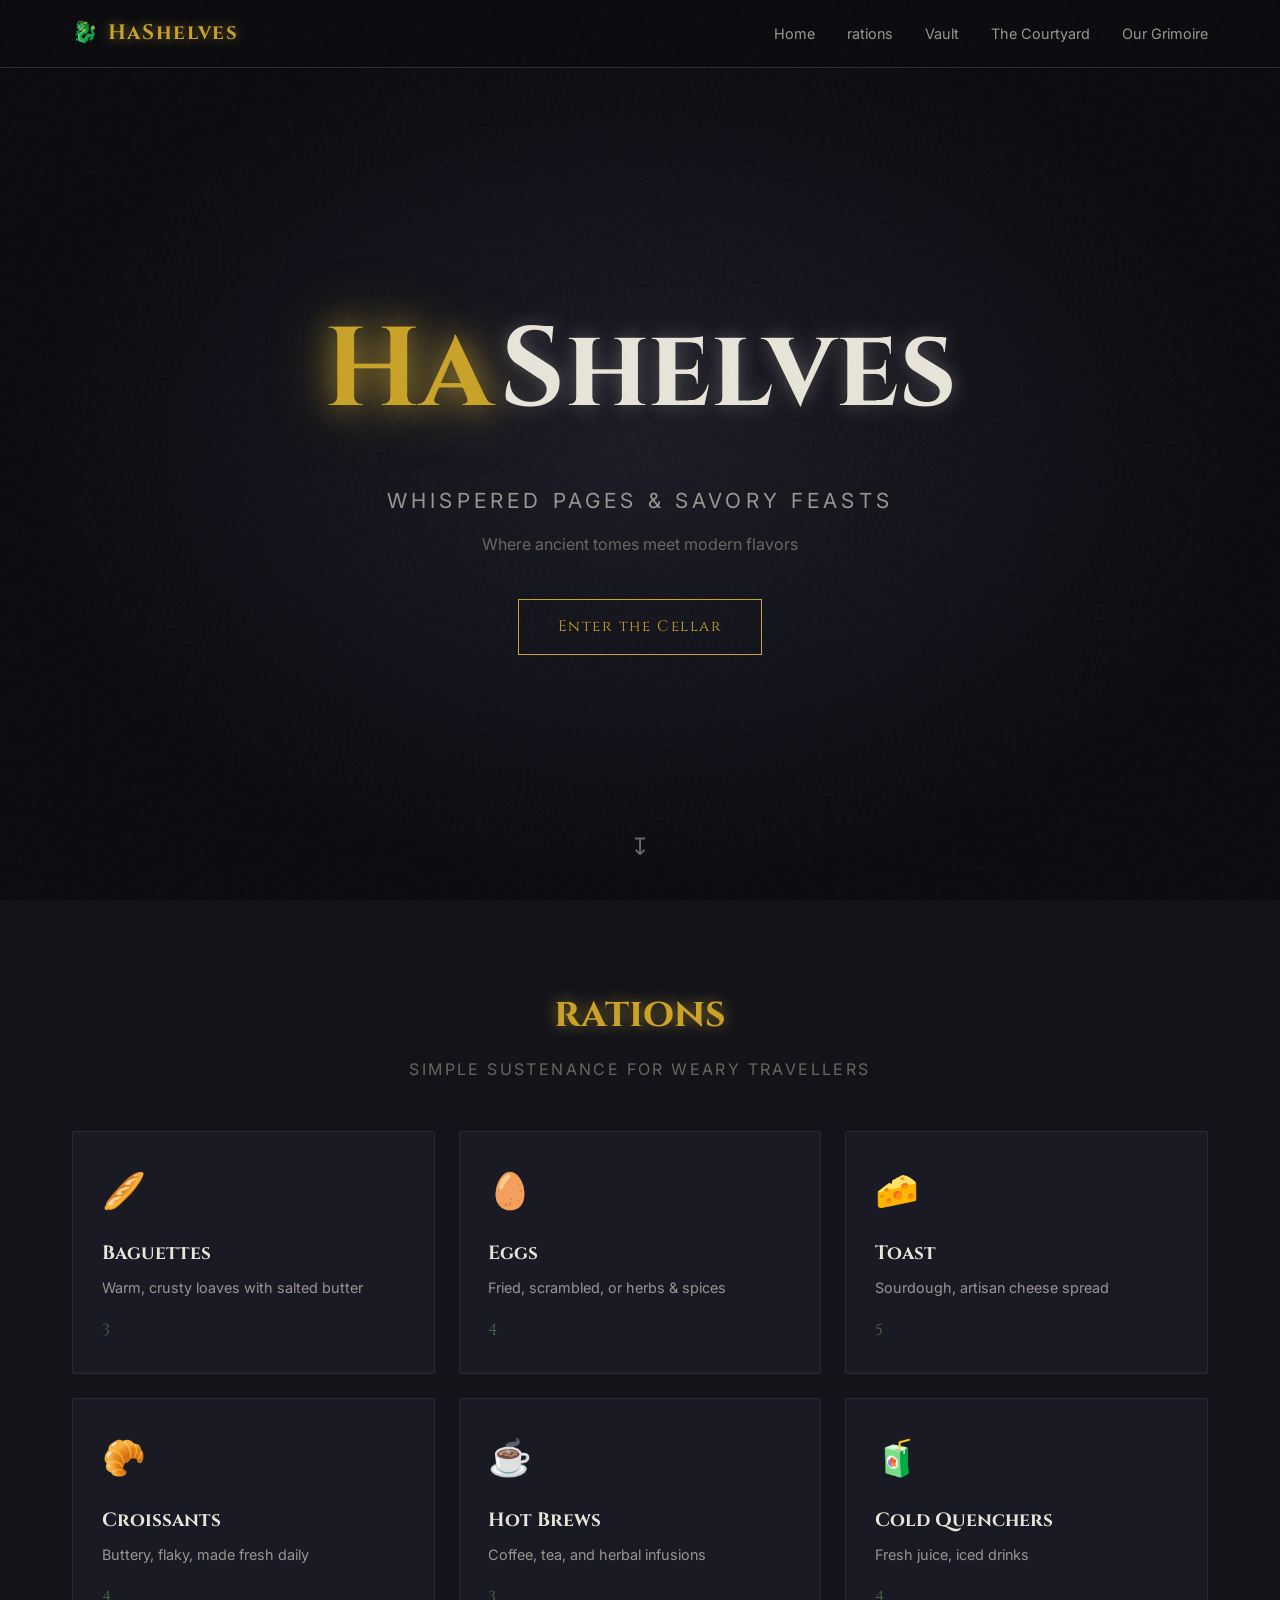
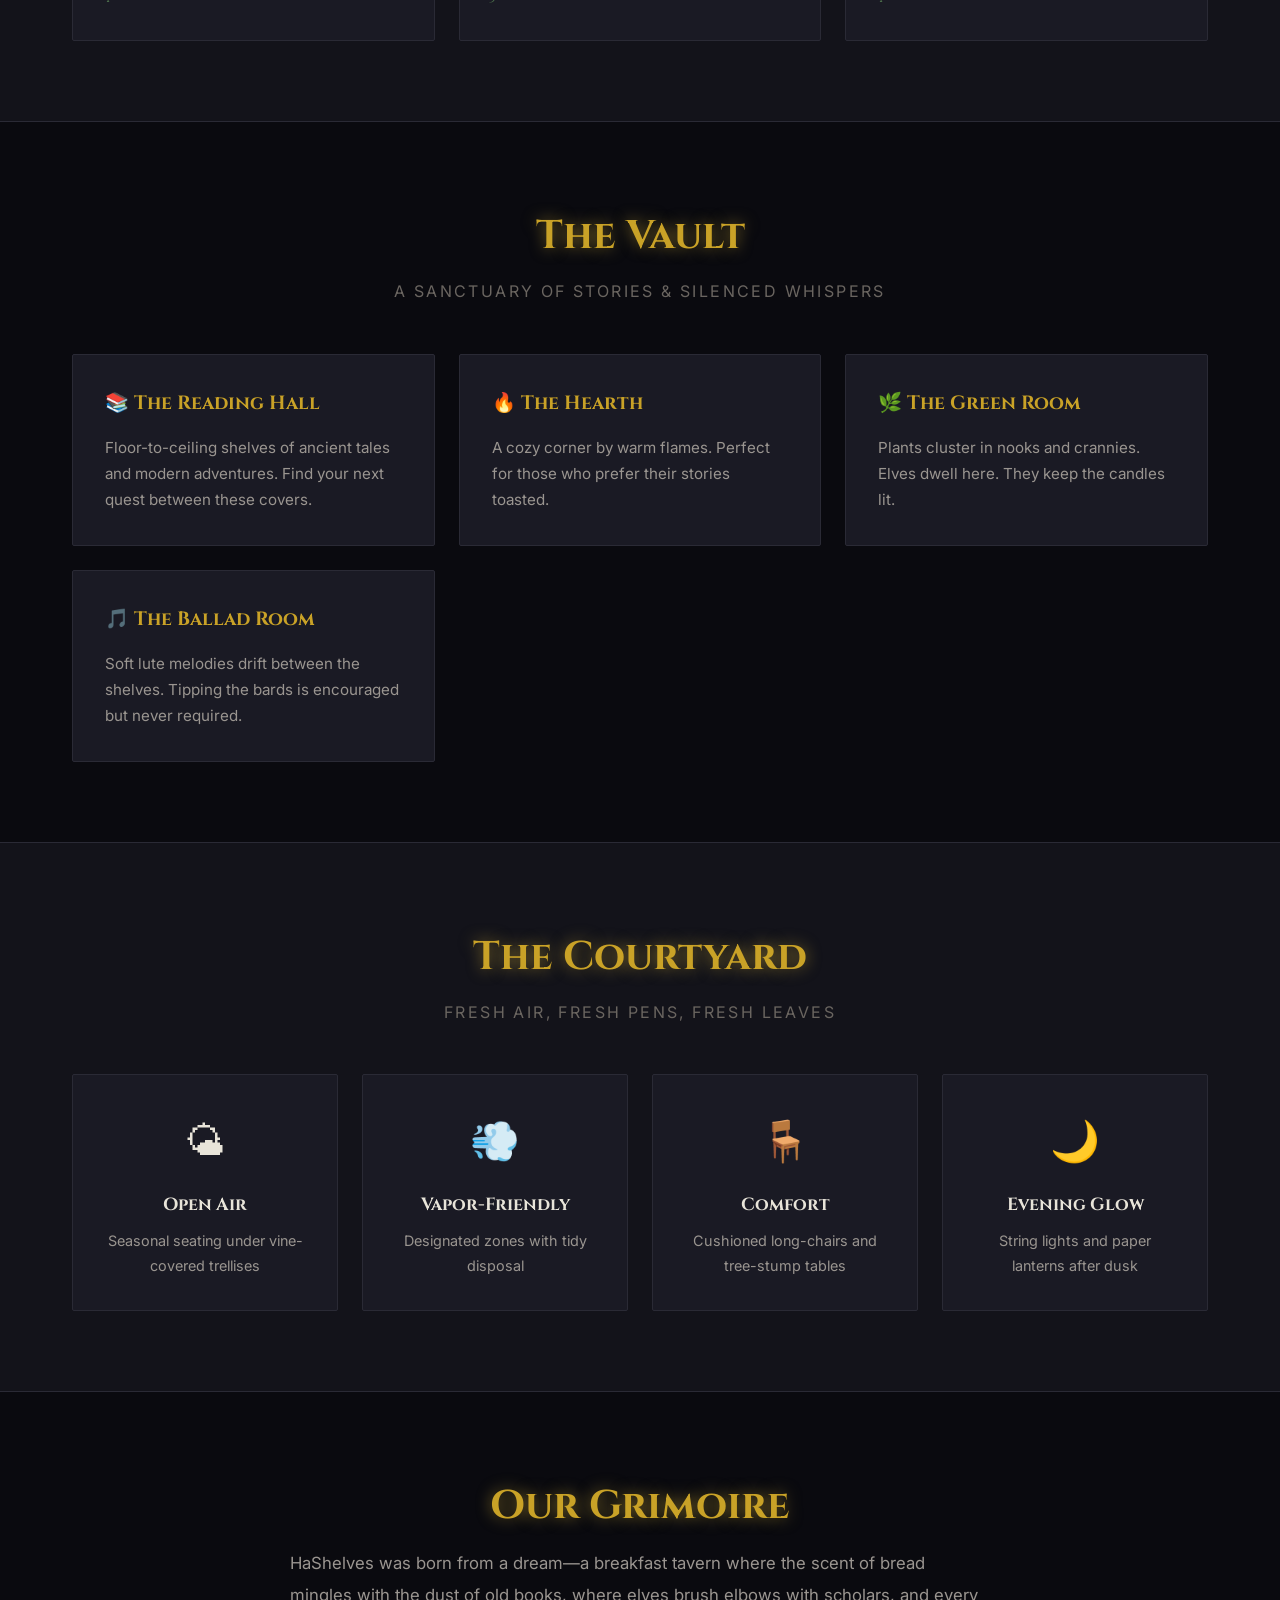
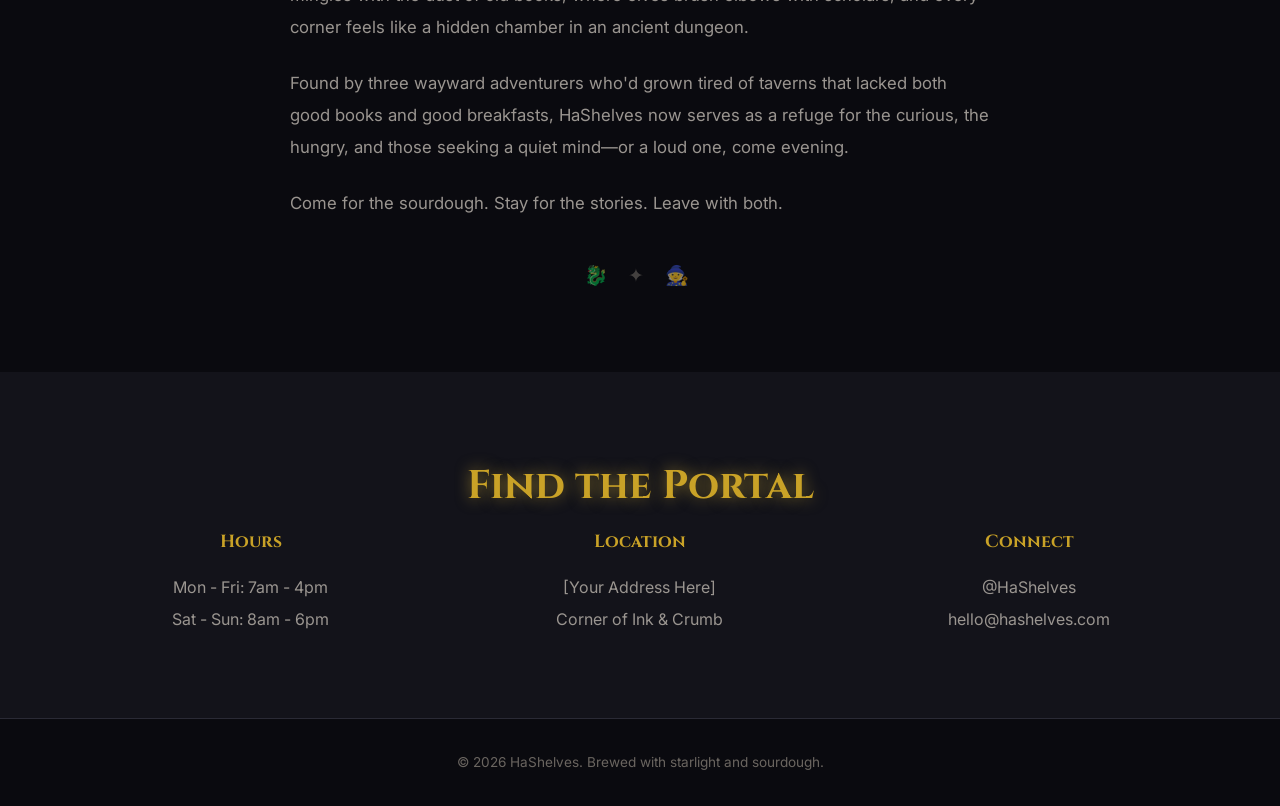
==== index.html @ f483c661 "Initial HaShelves site - dungeon whimsical breakfast bakery" ====
<!DOCTYPE html>
<html lang="en">
<head>
    <meta charset="UTF-8">
    <meta name="viewport" content="width=device-width, initial-scale=1.0">
    <title>HaShelves - Whispered Pages & Savory Feasts</title>
    <link rel="preconnect" href="https://fonts.googleapis.com">
    <link rel="preconnect" href="https://fonts.gstatic.com" crossorigin>
    <link href="https://fonts.googleapis.com/css2?family=Cinzel:wght@400;700&family=Inter:wght@300;400;500&display=swap" rel="stylesheet">
    <link rel="stylesheet" href="css/style.css">
</head>
<body>
    <div class="floating-elements">
        <div class="firefly" style="top: 10%; left: 5%;"></div>
        <div class="firefly" style="top: 30%; left: 85%; animation-delay: 1.5s;"></div>
        <div class="firefly" style="top: 60%; left: 15%; animation-delay: 3s;"></div>
        <div class="firefly" style="top: 80%; left: 75%; animation-delay: 4.5s;"></div>
        <div class="firefly" style="top: 45%; left: 45%; animation-delay: 2s;"></div>
    </div>

    <nav class="nav-bar">
        <div class="nav-content">
            <a href="#home" class="logo">
                <span class="logo-icon">🐉</span>
                <span class="logo-text">HaShelves</span>
            </a>
            <button class="nav-toggle" aria-label="Toggle menu">☰</button>
            <ul class="nav-links">
                <li><a href="#home">Home</a></li>
                <li><a href="#menu">rations</a></li>
                <li><a href="#vault">Vault</a></li>
                <li><a href="#patio">The Courtyard</a></li>
                <li><a href="#story">Our Grimoire</a></li>
            </ul>
        </div>
    </nav>

    <section id="home" class="hero">
        <div class="hero-content">
            <h1 class="title">
                <span class="title-line">Ha</span><span class="title-line">Shelves</span>
            </h1>
            <p class="subtitle">Whispered Pages & Savory Feasts</p>
            <p class="tagline">Where ancient tomes meet modern flavors</p>
            <a href="#menu" class="cta-button">Enter the Cellar</a>
        </div>
        <div class="scroll-indicator">↧</div>
    </section>

    <section id="menu" class="menu-section">
        <div class="container">
            <h2 class="section-title">rations</h2>
            <p class="section-subtitle">Simple sustenance for weary travellers</p>

            <div class="menu-grid">
                <div class="menu-card">
                    <div class="menu-card-icon">🥖</div>
                    <h3>Baguettes</h3>
                    <p class="menu-desc">Warm, crusty loaves with salted butter</p>
                    <span class="menu-price">3</span>
                </div>

                <div class="menu-card">
                    <div class="menu-card-icon">🥚</div>
                    <h3>Eggs</h3>
                    <p class="menu-desc">Fried, scrambled, or herbs & spices</p>
                    <span class="menu-price">4</span>
                </div>

                <div class="menu-card">
                    <div class="menu-card-icon">🧀</div>
                    <h3>Toast</h3>
                    <p class="menu-desc">Sourdough, artisan cheese spread</p>
                    <span class="menu-price">5</span>
                </div>

                <div class="menu-card">
                    <div class="menu-card-icon">🥐</div>
                    <h3>Croissants</h3>
                    <p class="menu-desc">Buttery, flaky, made fresh daily</p>
                    <span class="menu-price">4</span>
                </div>

                <div class="menu-card">
                    <div class="menu-card-icon">☕</div>
                    <h3>Hot Brews</h3>
                    <p class="menu-desc">Coffee, tea, and herbal infusions</p>
                    <span class="menu-price">3</span>
                </div>

                <div class="menu-card">
                    <div class="menu-card-icon">🧃</div>
                    <h3>Cold Quenchers</h3>
                    <p class="menu-desc">Fresh juice, iced drinks</p>
                    <span class="menu-price">4</span>
                </div>
            </div>
        </div>
    </section>

    <section id="vault" class="vault-section">
        <div class="container">
            <h2 class="section-title">The Vault</h2>
            <p class="section-subtitle">A sanctuary of stories & silenced whispers</p>

            <div class="vault-grid">
                <div class="vault-item">
                    <h3>📚 The Reading Hall</h3>
                    <p>Floor-to-ceiling shelves of ancient tales and modern adventures. Find your next quest between these covers.</p>
                </div>
                <div class="vault-item">
                    <h3>🔥 The Hearth</h3>
                    <p>A cozy corner by warm flames. Perfect for those who prefer their stories toasted.</p>
                </div>
                <div class="vault-item">
                    <h3>🌿 The Green Room</h3>
                    <p>Plants cluster in nooks and crannies. Elves dwell here. They keep the candles lit.</p>
                </div>
                <div class="vault-item">
                    <h3>🎵 The Ballad Room</h3>
                    <p>Soft lute melodies drift between the shelves. Tipping the bards is encouraged but never required.</p>
                </div>
            </div>
        </div>
    </section>

    <section id="patio" class="patio-section">
        <div class="container">
            <h2 class="section-title">The Courtyard</h2>
            <p class="section-subtitle">Fresh air, fresh pens, fresh leaves</p>

            <div class="patio-features">
                <div class="patio-card">
                    <span class="patio-icon">🌤</span>
                    <h3>Open Air</h3>
                    <p>Seasonal seating under vine-covered trellises</p>
                </div>
                <div class="patio-card">
                    <span class="patio-icon">💨</span>
                    <h3>Vapor-Friendly</h3>
                    <p>Designated zones with tidy disposal</p>
                </div>
                <div class="patio-card">
                    <span class="patio-icon">🪑</span>
                    <h3>Comfort</h3>
                    <p>Cushioned long-chairs and tree-stump tables</p>
                </div>
                <div class="patio-card">
                    <span class="patio-icon">🌙</span>
                    <h3>Evening Glow</h3>
                    <p>String lights and paper lanterns after dusk</p>
                </div>
            </div>
        </div>
    </section>

    <section id="story" class="story-section">
        <div class="container">
            <h2 class="section-title">Our Grimoire</h2>
            <div class="story-content">
                <p>HaShelves was born from a dream—a breakfast tavern where the scent of bread mingles with the dust of old books, where elves brush elbows with scholars, and every corner feels like a hidden chamber in an ancient dungeon.</p>
                <p>Found by three wayward adventurers who'd grown tired of taverns that lacked both good books and good breakfasts, HaShelves now serves as a refuge for the curious, the hungry, and those seeking a quiet mind—or a loud one, come evening.</p>
                <p>Come for the sourdough. Stay for the stories. Leave with both.</p>
            </div>
            <div class="story-meta">
                <span class="sigil">🐉 ✦ 🧙</span>
            </div>
        </div>
    </section>

    <section class="visit-section">
        <div class="container">
            <h2 class="section-title">Find the Portal</h2>
            <div class="visit-grid">
                <div class="visit-item">
                    <h3>Hours</h3>
                    <p>Mon - Fri: 7am - 4pm</p>
                    <p>Sat - Sun: 8am - 6pm</p>
                </div>
                <div class="visit-item">
                    <h3>Location</h3>
                    <p>[Your Address Here]</p>
                    <p>Corner of Ink & Crumb</p>
                </div>
                <div class="visit-item">
                    <h3>Connect</h3>
                    <p>@HaShelves</p>
                    <p>hello@hashelves.com</p>
                </div>
            </div>
        </div>
    </section>

    <footer class="footer">
        <p>© 2026 HaShelves. Brewed with starlight and sourdough.</p>
    </footer>

    <script src="js/main.js"></script>
</body>
</html>
---- css/style.css ----
@import url('https://fonts.googleapis.com/css2?family=Cinzel:wght@400;700&family=Inter:wght@300;400;500&display=swap');

:root {
    --bg-deep: #0a0a0f;
    --bg-dark: #13131a;
    --bg-card: #1a1a24;
    --gold: #c9a227;
    --gold-glow: #d4af3799;
    --text-bright: #e8e4d9;
    --text-soft: #9a9590;
    --text-ghost: #6a6560;
    --traitor-green: #4a6b4a;
    --border-color: #2a2a35;
    --firefly: #a0c886;
}

* {
    margin: 0;
    padding: 0;
    box-sizing: border-box;
}

html {
    scroll-behavior: smooth;
    font-size: 16px;
}

body {
    background: var(--bg-deep);
    color: var(--text-bright);
    font-family: 'Inter', sans-serif;
    line-height: 1.7;
    overflow-x: hidden;
}

/* Subtle grain texture */
body::before {
    content: '';
    position: fixed;
    top: 0; left: 0; right: 0; bottom: 0;
    background-image: url("data:image/svg+xml,%3Csvg viewBox='0 0 256 256' xmlns='http://www.w3.org/2000/svg'%3E%3Cfilter id='noise'%3E%3CfeTurbulence type='fractalNoise' baseFrequency='0.9' numOctaves='4' stitchTiles='stitch'/%3E%3C/filter%3E%3Crect width='100%25' height='100%25' filter='url(%23noise)' opacity='0.03'/%3E%3C/svg%3E");
    pointer-events: none;
    z-index: 1000;
}

/* ---------- FIREFLIES ---------- */
.floating-elements {
    position: fixed;
    top: 0; left: 0; right: 0; bottom: 0;
    pointer-events: none;
    z-index: 0;
    overflow: hidden;
}
.firefly {
    position: absolute;
    width: 4px;
    height: 4px;
    background: var(--firefly);
    border-radius: 50%;
    box-shadow: 0 0 8px var(--firefly), 0 0 16px var(--firefly), 0 0 32px var(--firefly);
    animation: float 10s infinite ease-in-out;
    opacity: 0.7;
}
@keyframes float {
    0%, 100% { transform: translate(0, 0); opacity: 0.4; }
    25% { transform: translate(20px, -30px); opacity: 0.8; }
    50% { transform: translate(-15px, -15px); opacity: 0.3; }
    75% { transform: translate(25px, -20px); opacity: 0.9; }
}

/* ---------- NAV ---------- */
.nav-bar {
    position: fixed;
    top: 0; left: 0; right: 0;
    background: rgba(10, 10, 15, 0.9);
    backdrop-filter: blur(12px);
    border-bottom: 1px solid var(--border-color);
    z-index: 100;
    transition: transform 0.3s ease;
}
.nav-bar.hidden {
    transform: translateY(-100%);
}
.nav-content {
    max-width: 1200px;
    margin: 0 auto;
    padding: 1rem 2rem;
    display: flex;
    align-items: center;
    justify-content: space-between;
}
.logo {
    display: flex;
    align-items: center;
    gap: 0.6rem;
    text-decoration: none;
    color: var(--text-bright);
    font-family: 'Cinzel', serif;
}
.logo-icon {
    font-size: 1.3rem;
}
.logo-text {
    font-size: 1.3rem;
    font-weight: 700;
    letter-spacing: 0.08em;
    color: var(--gold);
    text-shadow: 0 0 12px var(--gold-glow);
}
.nav-toggle {
    display: none;
    background: none;
    border: none;
    color: var(--text-bright);
    font-size: 1.5rem;
    cursor: pointer;
}
.nav-links {
    list-style: none;
    display: flex;
    gap: 2rem;
}
.nav-links a {
    color: var(--text-soft);
    text-decoration: none;
    font-size: 0.9rem;
    transition: color 0.2s, text-shadow 0.2s;
}
.nav-links a:hover {
    color: var(--gold);
    text-shadow: 0 0 8px var(--gold-glow);
}

/* ---------- HERO ---------- */
.hero {
    min-height: 100vh;
    display: flex;
    align-items: center;
    justify-content: center;
    text-align: center;
    position: relative;
    background: radial-gradient(ellipse at 50% 50%, #1a1a24 0%, var(--bg-deep) 70%);
    padding: 6rem 2rem 4rem;
}
.hero-content {
    z-index: 2;
}
.title {
    font-family: 'Cinzel', serif;
    font-size: clamp(3rem, 10vw, 7rem);
    margin-bottom: 1rem;
    display: flex;
    justify-content: center;
    gap: 0.5rem;
    flex-wrap: wrap;
    align-items: center;
}
.title-line:first-child {
    color: var(--gold);
    text-shadow: 0 0 30px var(--gold-glow), 0 0 60px var(--gold-glow);
}
.title-line:last-child {
    color: var(--text-bright);
    text-shadow: 0 0 20px rgba(232, 228, 217, 0.3);
}
.subtitle {
    font-size: 1.3rem;
    color: var(--text-soft);
    letter-spacing: 0.2em;
    text-transform: uppercase;
    margin-bottom: 0.8rem;
}
.tagline {
    font-size: 1rem;
    color: var(--text-ghost);
    margin-bottom: 2.5rem;
}
.cta-button {
    display: inline-block;
    padding: 0.9rem 2.4rem;
    background: transparent;
    border: 1px solid var(--gold);
    color: var(--gold);
    text-decoration: none;
    font-family: 'Cinzel', serif;
    font-size: 0.95rem;
    letter-spacing: 0.1em;
    transition: all 0.3s;
    cursor: pointer;
}
.cta-button:hover {
    background: var(--gold);
    color: var(--bg-deep);
    box-shadow: 0 0 25px var(--gold-glow);
}
.scroll-indicator {
    position: absolute;
    bottom: 2rem;
    left: 50%;
    transform: translateX(-50%);
    color: var(--text-ghost);
    font-size: 1.5rem;
    animation: bounce 2s infinite;
}
@keyframes bounce {
    0%, 100% { transform: translateX(-50%) translateY(0); }
    50% { transform: translateX(-50%) translateY(8px); }
}

/* ---------- SHARED ---------- */
.container {
    max-width: 1200px;
    margin: 0 auto;
    padding: 5rem 2rem;
}
.section-title {
    font-family: 'Cinzel', serif;
    font-size: 2.5rem;
    text-align: center;
    margin-bottom: 0.5rem;
    color: var(--gold);
    text-shadow: 0 0 15px var(--gold-glow);
}
.section-subtitle {
    text-align: center;
    color: var(--text-ghost);
    margin-bottom: 3rem;
    font-size: 1rem;
    letter-spacing: 0.15em;
    text-transform: uppercase;
}

/* ---------- MENU ---------- */
.menu-section {
    background: var(--bg-dark);
    position: relative;
}
.menu-grid {
    display: grid;
    grid-template-columns: repeat(auto-fit, minmax(300px, 1fr));
    gap: 1.5rem;
}
.menu-card {
    background: var(--bg-card);
    border: 1px solid var(--border-color);
    padding: 1.8rem;
    transition: all 0.3s;
    border-radius: 2px;
}
.menu-card:hover {
    border-color: var(--gold);
    box-shadow: 0 0 20px rgba(201, 162, 39, 0.1);
    transform: translateY(-3px);
}
.menu-card-icon {
    font-size: 2.2rem;
    margin-bottom: 1rem;
}
.menu-card h3 {
    font-family: 'Cinzel', serif;
    font-size: 1.2rem;
    margin-bottom: 0.4rem;
    color: var(--text-bright);
}
.menu-desc {
    color: var(--text-soft);
    font-size: 0.9rem;
    margin-bottom: 1rem;
}
.menu-price {
    color: var(--traitor-green);
    font-family: 'Cinzel', serif;
    font-size: 1rem;
    letter-spacing: 0.1em;
}

/* ---------- VAULT ---------- */
.vault-section {
    background: var(--bg-deep);
    border-top: 1px solid var(--border-color);
    border-bottom: 1px solid var(--border-color);
}
.vault-grid {
    display: grid;
    grid-template-columns: repeat(auto-fit, minmax(280px, 1fr));
    gap: 1.5rem;
}
.vault-item {
    background: var(--bg-card);
    border: 1px solid var(--border-color);
    padding: 2rem;
    border-radius: 2px;
}
.vault-item h3 {
    font-family: 'Cinzel', serif;
    font-size: 1.2rem;
    margin-bottom: 1rem;
    color: var(--gold);
}
.vault-item p {
    color: var(--text-soft);
    font-size: 0.95rem;
}

/* ---------- PATIO ---------- */
.patio-section {
    background: var(--bg-dark);
}
.patio-features {
    display: grid;
    grid-template-columns: repeat(auto-fit, minmax(240px, 1fr));
    gap: 1.5rem;
}
.patio-card {
    background: var(--bg-card);
    border: 1px solid var(--border-color);
    padding: 2rem;
    text-align: center;
    border-radius: 2px;
    transition: all 0.3s;
}
.patio-card:hover {
    border-color: var(--traitor-green);
    box-shadow: 0 0 20px rgba(74, 107, 74, 0.15);
}
.patio-icon {
    font-size: 2.5rem;
    display: block;
    margin-bottom: 1rem;
}
.patio-card h3 {
    font-family: 'Cinzel', serif;
    font-size: 1.1rem;
    margin-bottom: 0.5rem;
    color: var(--text-bright);
}
.patio-card p {
    color: var(--text-soft);
    font-size: 0.9rem;
}

/* ---------- STORY ---------- */
.story-section {
    background: var(--bg-deep);
    border-top: 1px solid var(--border-color);
}
.story-content {
    max-width: 700px;
    margin: 0 auto 2.5rem;
}
.story-content p {
    color: var(--text-soft);
    font-size: 1.05rem;
    margin-bottom: 1.5rem;
    line-height: 1.9;
}
.story-meta {
    text-align: center;
    color: var(--text-ghost);
    font-size: 1.2rem;
    letter-spacing: 0.4em;
    opacity: 0.6;
}

/* ---------- VISIT ---------- */
.visit-section {
    background: var(--bg-dark);
}
.visit-grid {
    display: grid;
    grid-template-columns: repeat(auto-fit, minmax(240px, 1fr));
    gap: 2rem;
    text-align: center;
}
.visit-item h3 {
    font-family: 'Cinzel', serif;
    font-size: 1.1rem;
    margin-bottom: 1rem;
    color: var(--gold);
}
.visit-item p {
    color: var(--text-soft);
    margin-bottom: 0.3rem;
}

/* ---------- FOOTER ---------- */
.footer {
    background: var(--bg-deep);
    border-top: 1px solid var(--border-color);
    text-align: center;
    padding: 2rem;
    color: var(--text-ghost);
    font-size: 0.85rem;
}

/* ---------- RESPONSIVE ---------- */
@media (max-width: 768px) {
    .nav-toggle {
        display: block;
    }
    .nav-links {
        display: none;
        position: absolute;
        top: 100%;
        left: 0;
        right: 0;
        background: rgba(10, 10, 15, 0.98);
        flex-direction: column;
        padding: 1.5rem;
        gap: 1.5rem;
        border-bottom: 1px solid var(--border-color);
    }
    .nav-links.active {
        display: flex;
    }
    .title {
        font-size: clamp(2.5rem, 8vw, 4rem);
    }
    .menu-grid, .vault-grid {
        grid-template-columns: 1fr;
    }
}
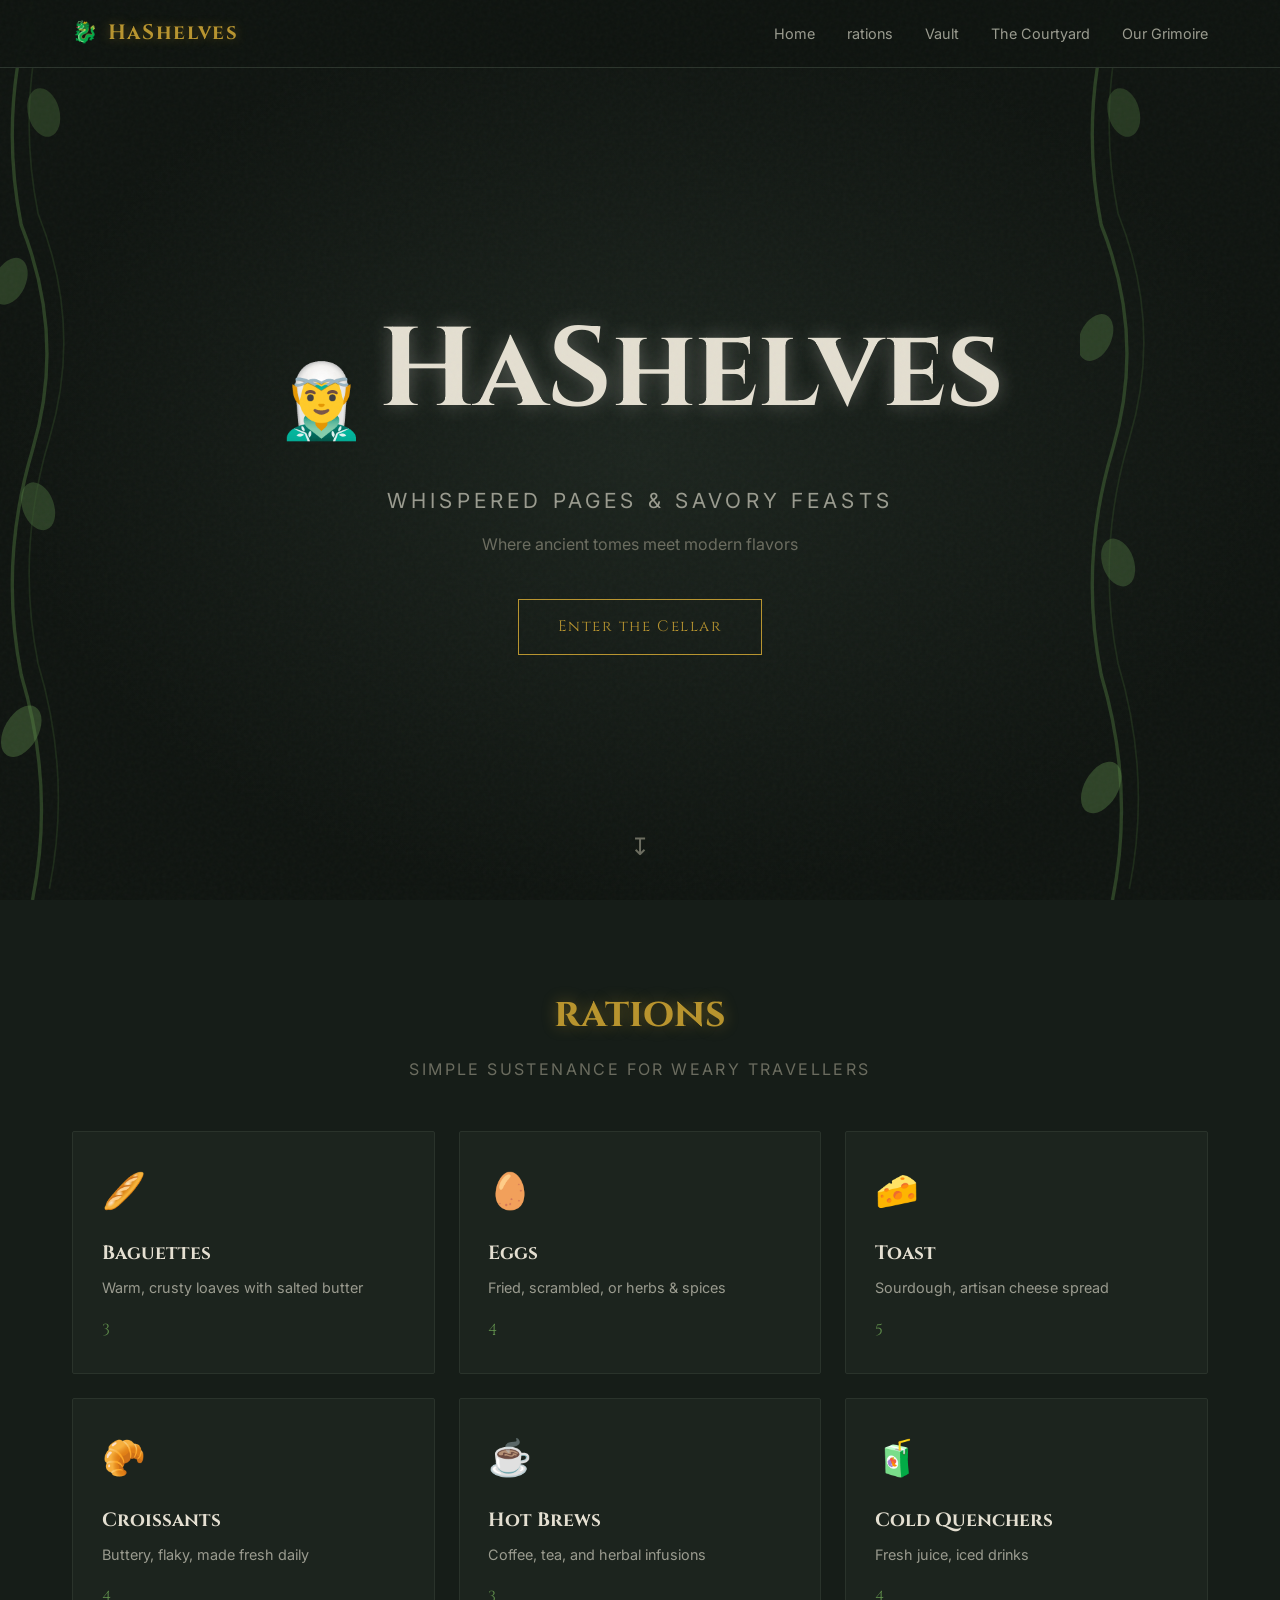
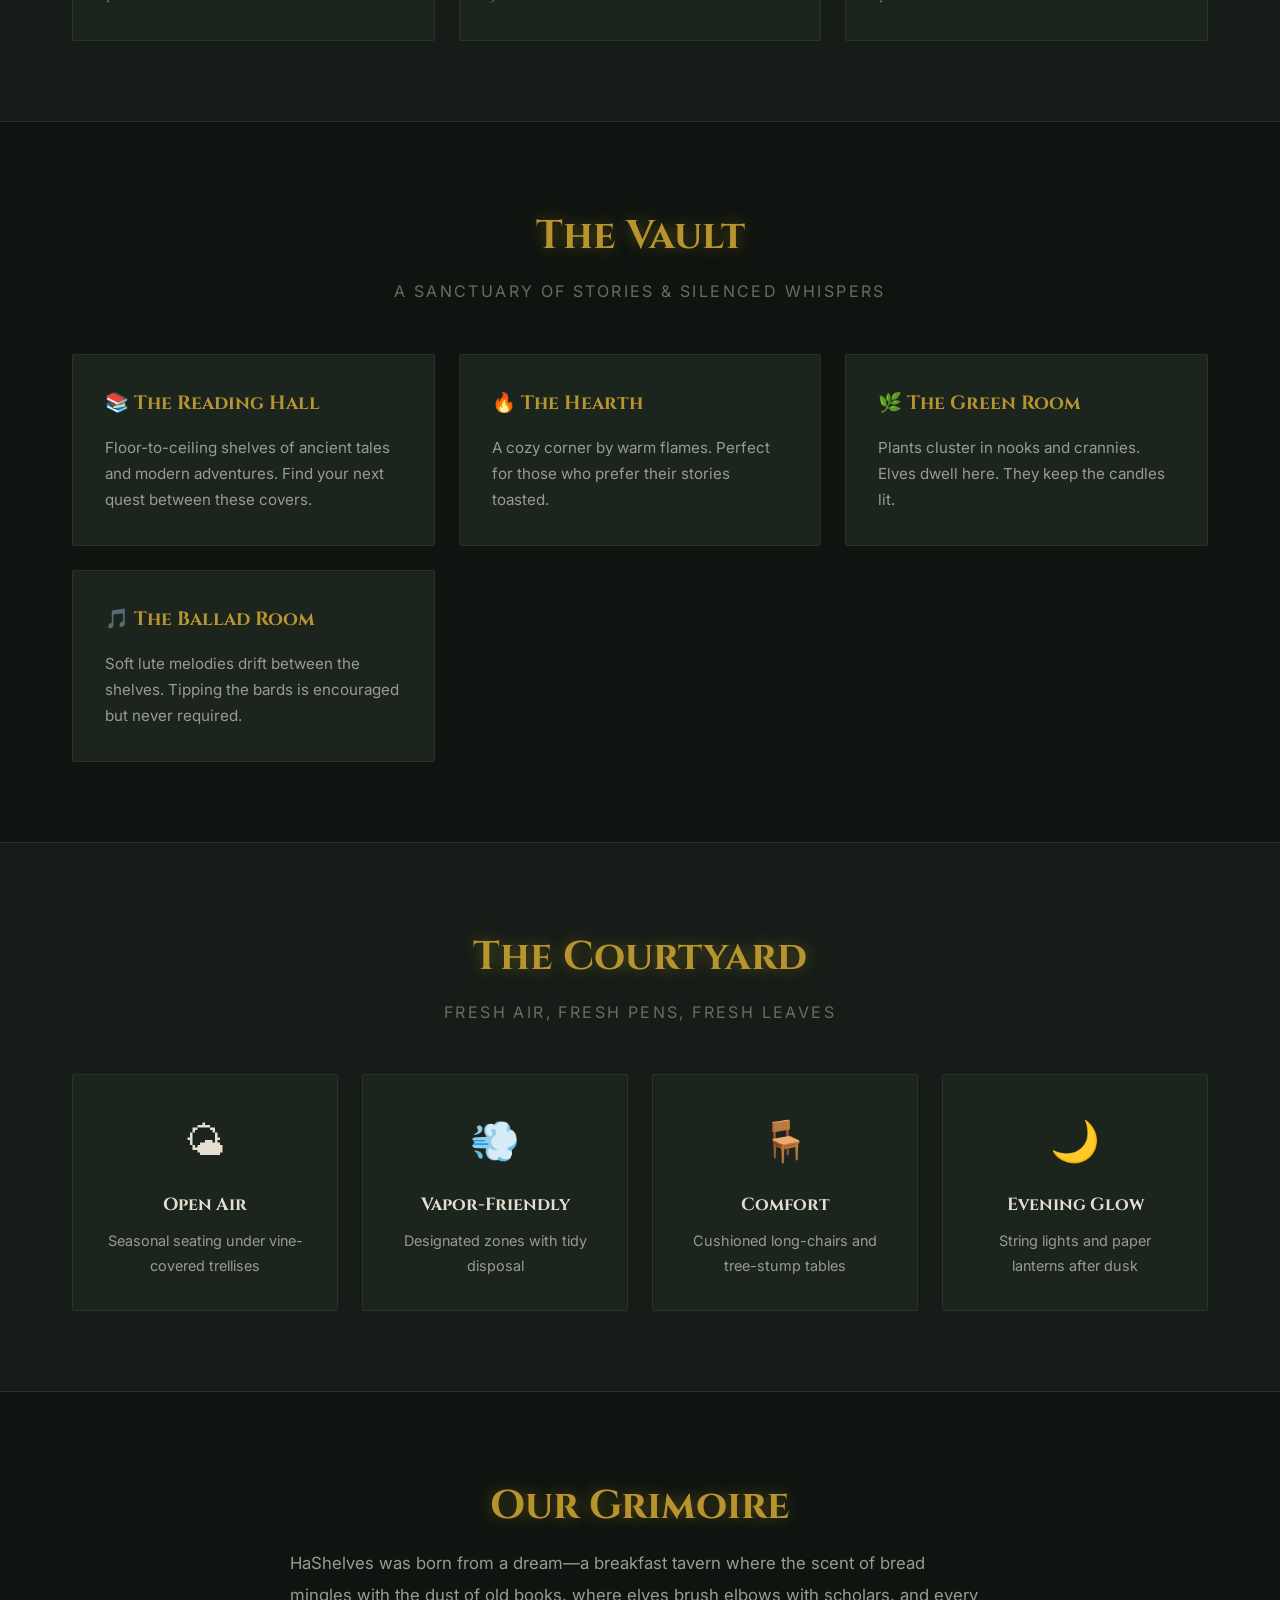
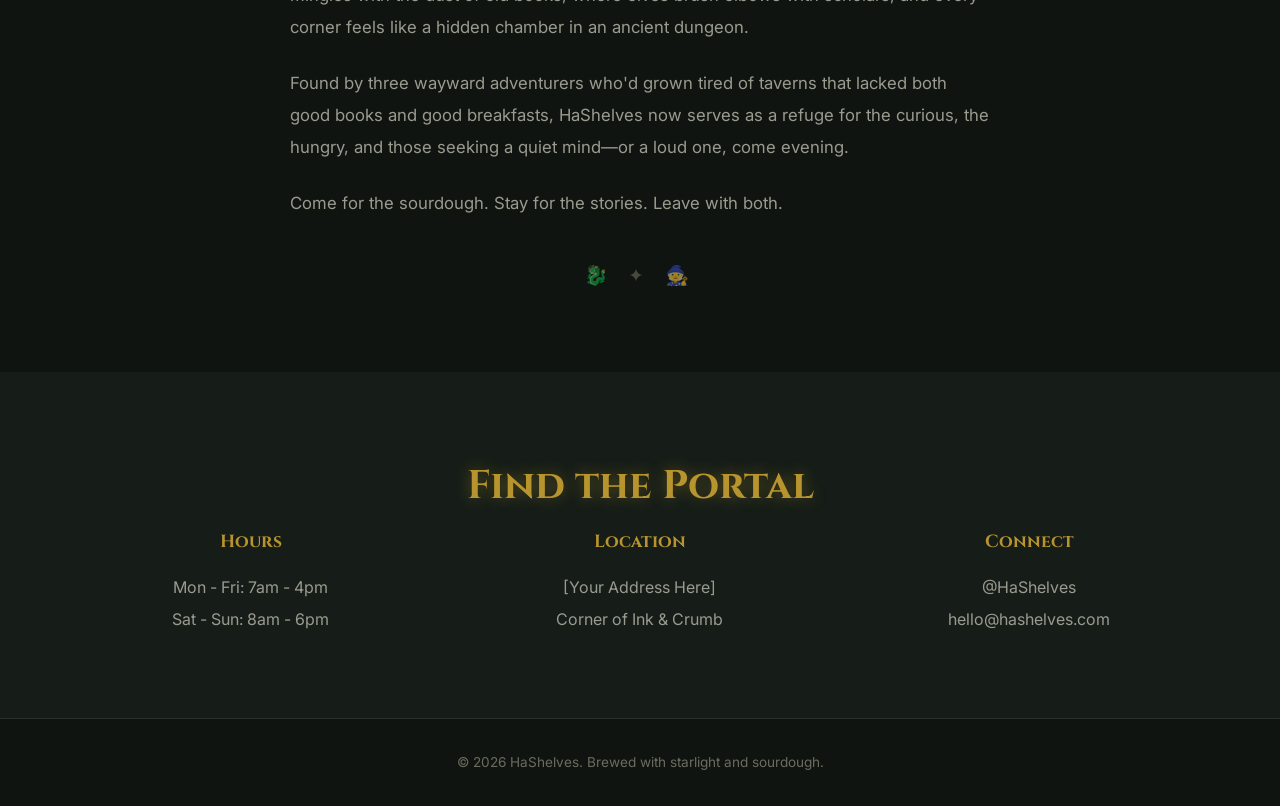
==== commit d4b6a91b: "Dungeon whimsical update: green earthy palette, vines, elf ears on title, proper capitalization" ====
--- a/index.html
+++ b/index.html
@@ -6,7 +6,7 @@
     <title>HaShelves - Whispered Pages & Savory Feasts</title>
     <link rel="preconnect" href="https://fonts.googleapis.com">
     <link rel="preconnect" href="https://fonts.gstatic.com" crossorigin>
-    <link href="https://fonts.googleapis.com/css2?family=Cinzel:wght@400;700&family=Inter:wght@300;400;500&display=swap" rel="stylesheet">
+    <link href="https://fonts.googleapis.com/css2?family=Cinzel:wght@400;600;700&family=Inter:wght@300;400;500&display=swap" rel="stylesheet">
     <link rel="stylesheet" href="css/style.css">
 </head>
 <body>
@@ -36,9 +36,29 @@
     </nav>
 
     <section id="home" class="hero">
+        <svg class="hero-vine left-vine" viewBox="0 0 200 800" preserveAspectRatio="xMidYMid slice">
+            <path d="M40 800 Q60 700 30 600 Q10 500 40 400 Q70 300 30 200 Q10 100 40 0"
+                  stroke="var(--vine)" stroke-width="3" fill="none" opacity="0.6"/>
+            <ellipse cx="30" cy="650" rx="15" ry="25" fill="var(--traitor-green)" opacity="0.4" transform="rotate(30 30 650)"/>
+            <ellipse cx="45" cy="450" rx="14" ry="22" fill="var(--traitor-green)" opacity="0.35" transform="rotate(-20 45 450)"/>
+            <ellipse cx="20" cy="250" rx="14" ry="22" fill="var(--traitor-green)" opacity="0.35" transform="rotate(25 20 250)"/>
+            <ellipse cx="50" cy="100" rx="14" ry="22" fill="var(--traitor-green)" opacity="0.3" transform="rotate(-15 50 100)"/>
+            <path d="M40 800 Q60 700 30 600 Q10 500 40 400 Q70 300 30 200 Q10 100 40 0"
+                  stroke="var(--vine)" stroke-width="1.5" fill="none" opacity="0.3" transform="translate(15, -10)"/>
+        </svg>
+        <svg class="hero-vine right-vine" viewBox="0 0 200 800" preserveAspectRatio="xMidYMid slice">
+            <path d="M160 800 Q140 700 170 600 Q190 500 160 400 Q130 300 170 200 Q190 100 160 0"
+                  stroke="var(--vine)" stroke-width="3" fill="none" opacity="0.6"/>
+            <ellipse cx="170" cy="700" rx="15" ry="25" fill="var(--traitor-green)" opacity="0.4" transform="rotate(-30 170 700)"/>
+            <ellipse cx="155" cy="500" rx="14" ry="22" fill="var(--traitor-green)" opacity="0.35" transform="rotate(20 155 500)"/>
+            <ellipse cx="175" cy="300" rx="14" ry="22" fill="var(--traitor-green)" opacity="0.35" transform="rotate(-25 175 300)"/>
+            <ellipse cx="150" cy="100" rx="14" ry="22" fill="var(--traitor-green)" opacity="0.3" transform="rotate(15 150 100)"/>
+            <path d="M160 800 Q140 700 170 600 Q190 500 160 400 Q130 300 170 200 Q190 100 160 0"
+                  stroke="var(--vine)" stroke-width="1.5" fill="none" opacity="0.3" transform="translate(-15, -10)"/>
+        </svg>
         <div class="hero-content">
             <h1 class="title">
-                <span class="title-line">Ha</span><span class="title-line">Shelves</span>
+                <span class="logo-ear">🧝‍♂️</span><span class="title-line">HaShelves</span>
             </h1>
             <p class="subtitle">Whispered Pages & Savory Feasts</p>
             <p class="tagline">Where ancient tomes meet modern flavors</p>
--- a/css/style.css
+++ b/css/style.css
@@ -1,17 +1,18 @@
 @import url('https://fonts.googleapis.com/css2?family=Cinzel:wght@400;700&family=Inter:wght@300;400;500&display=swap');
 
 :root {
-    --bg-deep: #0a0a0f;
-    --bg-dark: #13131a;
-    --bg-card: #1a1a24;
-    --gold: #c9a227;
-    --gold-glow: #d4af3799;
-    --text-bright: #e8e4d9;
-    --text-soft: #9a9590;
-    --text-ghost: #6a6560;
-    --traitor-green: #4a6b4a;
-    --border-color: #2a2a35;
-    --firefly: #a0c886;
+    --bg-deep: #0f1410;
+    --bg-dark: #161d18;
+    --bg-card: #1c241e;
+    --gold: #b8942e;
+    --gold-glow: #c9a22766;
+    --text-bright: #e4dfd1;
+    --text-soft: #9a9b8f;
+    --text-ghost: #6b6c5f;
+    --traitor-green: #5d8a4a;
+    --border-color: #2a332b;
+    --firefly: #8db86a;
+    --vine: #3d5c31;
 }
 
 * {
@@ -72,7 +73,7 @@
 .nav-bar {
     position: fixed;
     top: 0; left: 0; right: 0;
-    background: rgba(10, 10, 15, 0.9);
+    background: rgba(15, 20, 16, 0.92);
     backdrop-filter: blur(12px);
     border-bottom: 1px solid var(--border-color);
     z-index: 100;
@@ -139,8 +140,9 @@
     justify-content: center;
     text-align: center;
     position: relative;
-    background: radial-gradient(ellipse at 50% 50%, #1a1a24 0%, var(--bg-deep) 70%);
+    background: radial-gradient(ellipse at 50% 50%, #1c241e 0%, var(--bg-deep) 70%);
     padding: 6rem 2rem 4rem;
+    overflow: hidden;
 }
 .hero-content {
     z-index: 2;
@@ -205,6 +207,42 @@
 @keyframes bounce {
     0%, 100% { transform: translateX(-50%) translateY(0); }
     50% { transform: translateX(-50%) translateY(8px); }
+}
+
+/* ---------- LOGO EAR ---------- */
+.logo-ear {
+    display: inline-block;
+    position: relative;
+    top: 0.1em;
+    font-size: 0.7em;
+    line-height: 1;
+}
+
+/* ---------- HERO VINES ---------- */
+.hero-vine {
+    position: absolute;
+    top: 0;
+    width: 200px;
+    height: 100%;
+    z-index: 1;
+    pointer-events: none;
+}
+.left-vine {
+    left: 0;
+}
+.right-vine {
+    right: 0;
+    transform: scaleX(-1);
+}
+
+/* ---------- LOGO EAR ---------- */
+.logo-ear {
+    display: inline-block;
+    position: relative;
+    margin-right: 0.05em;
+    top: 0.45em;
+    font-size: 0.65em;
+    line-height: 1;
 }
 
 /* ---------- SHARED ---------- */
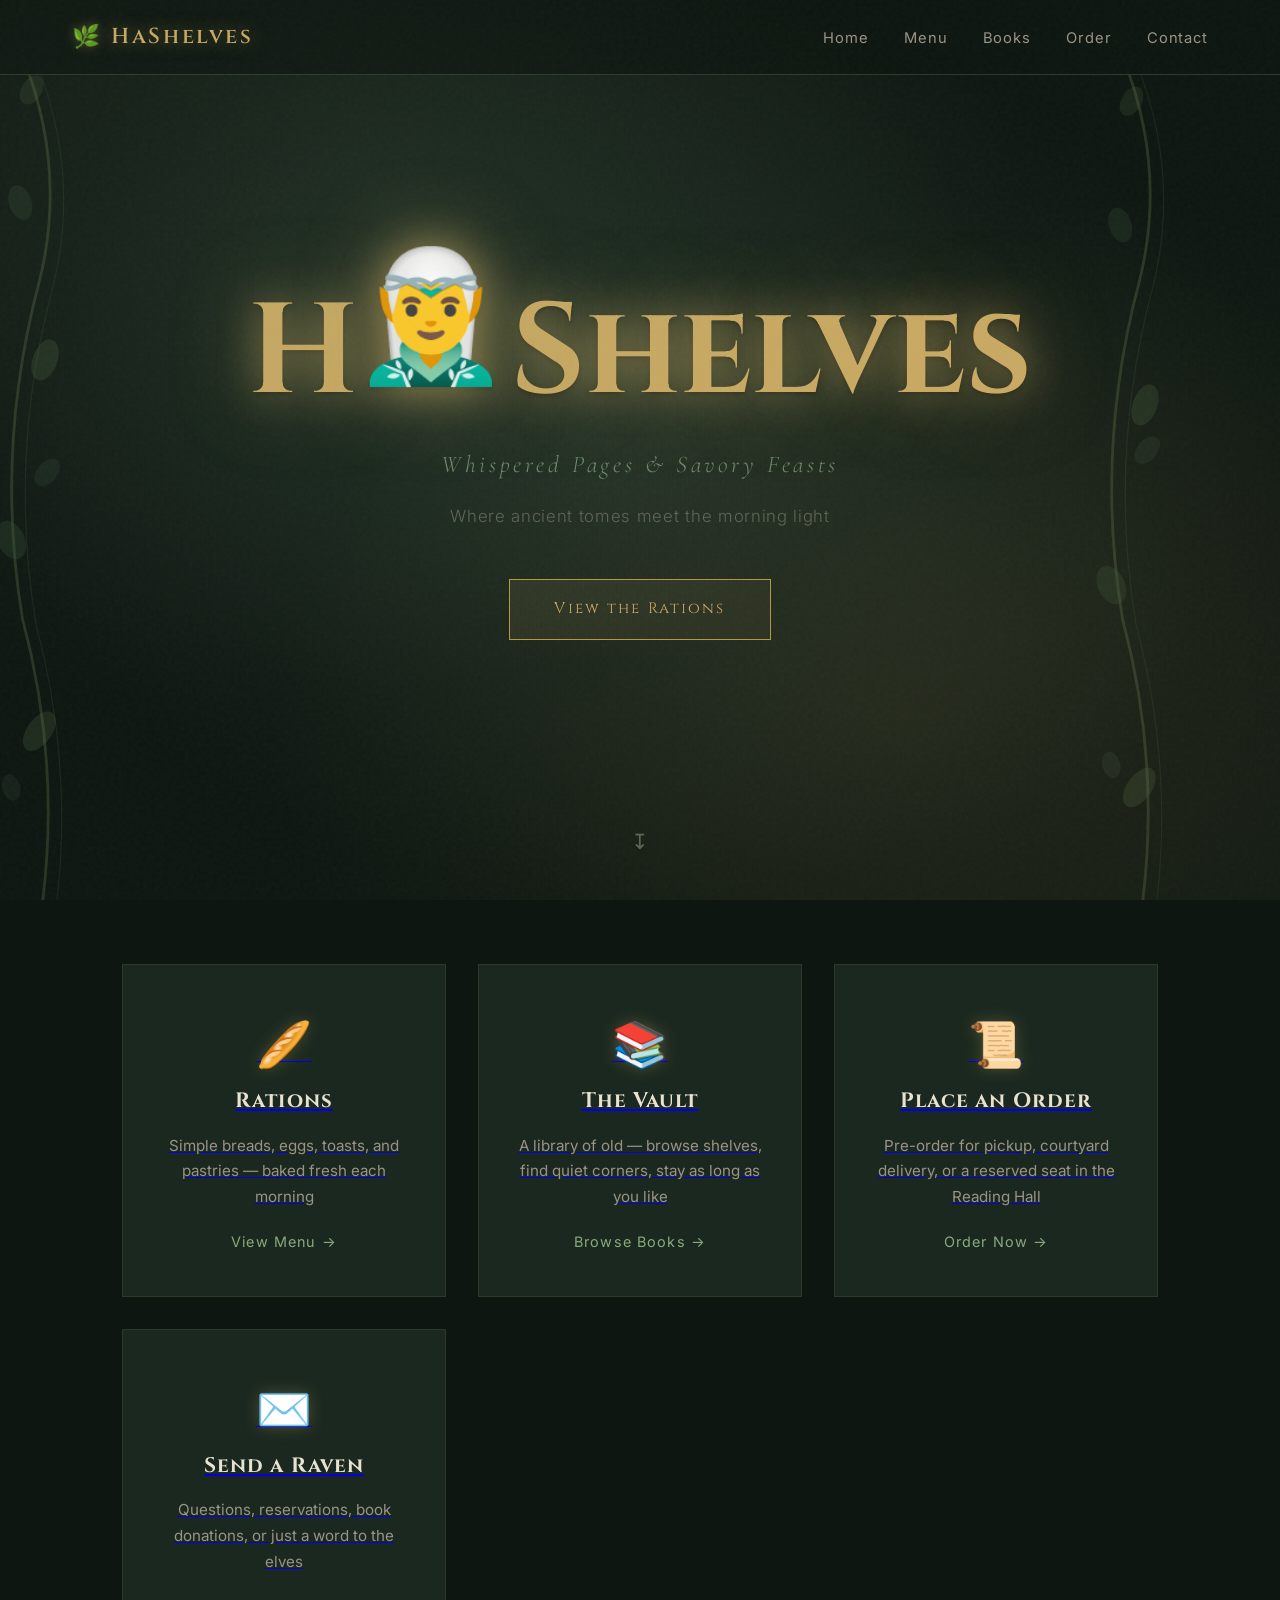
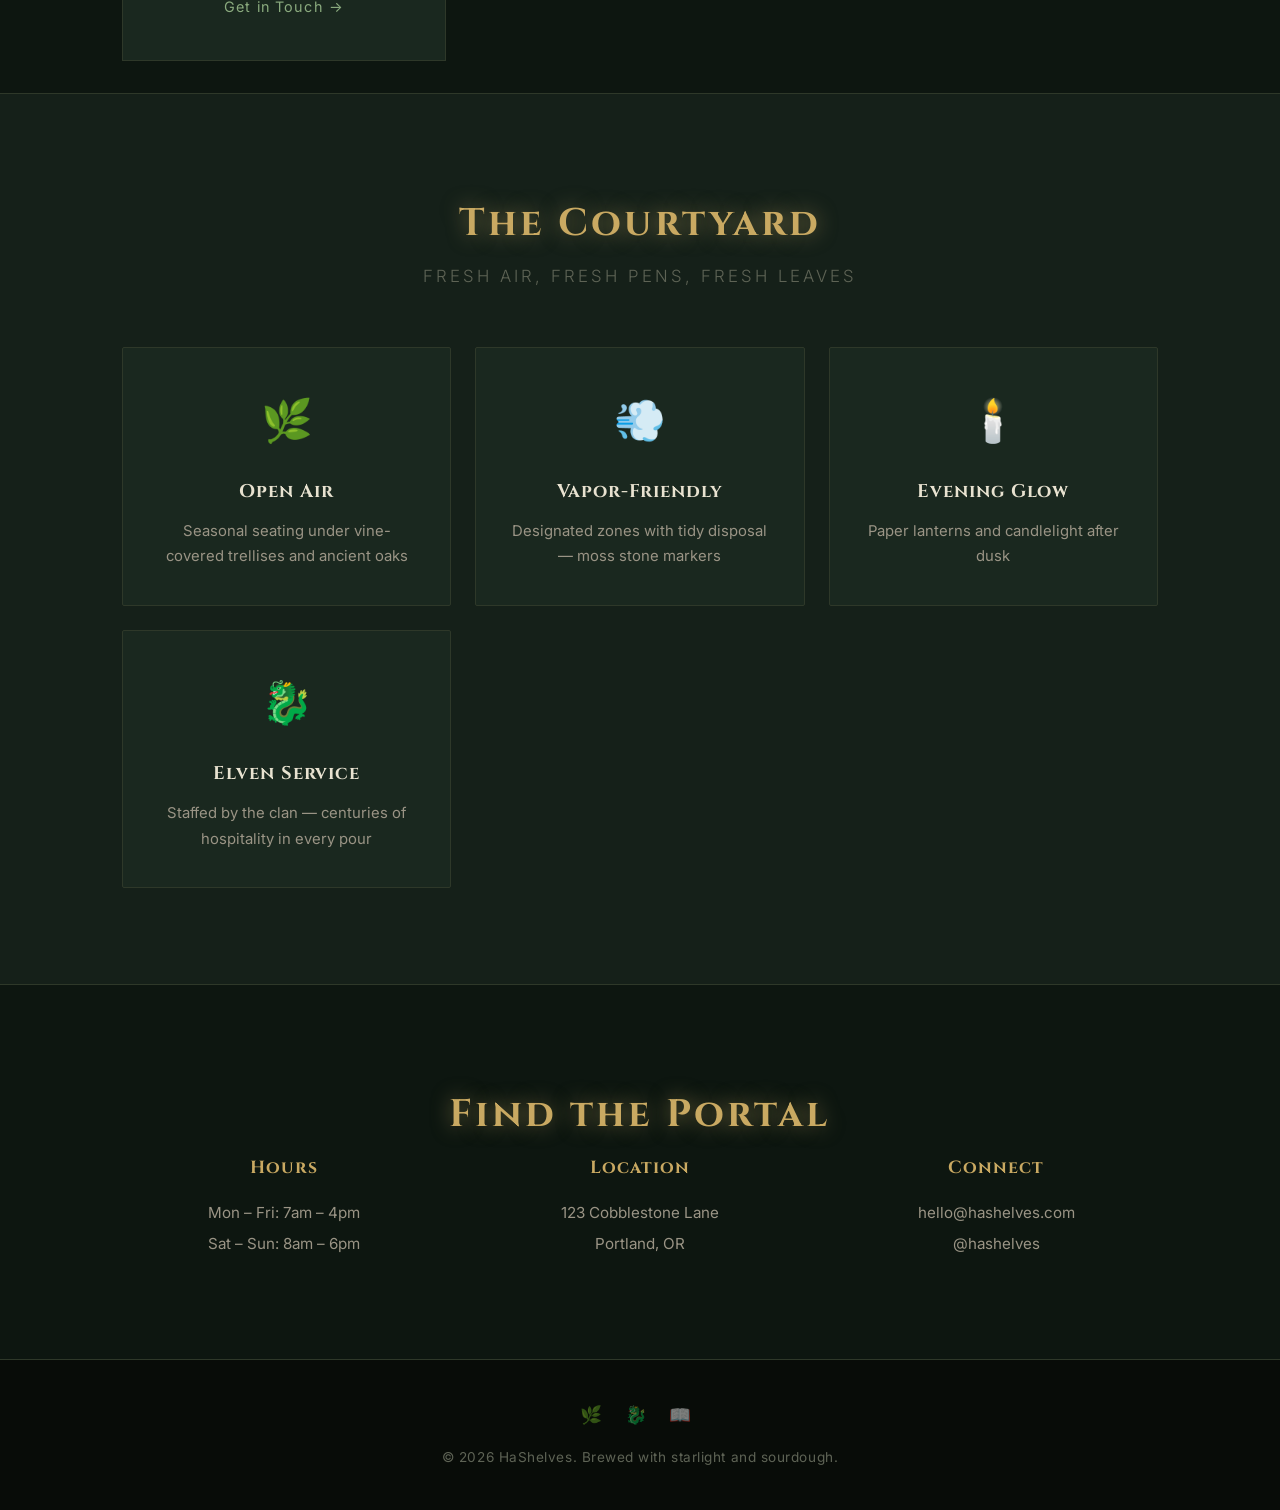
==== commit ce796679: "Frieren-inspired redesign: earthy palette, Cormorant Garamond, new pages, full site refresh" ====
--- a/index.html
+++ b/index.html
@@ -6,212 +6,165 @@
     <title>HaShelves - Whispered Pages & Savory Feasts</title>
     <link rel="preconnect" href="https://fonts.googleapis.com">
     <link rel="preconnect" href="https://fonts.gstatic.com" crossorigin>
-    <link href="https://fonts.googleapis.com/css2?family=Cinzel:wght@400;600;700&family=Inter:wght@300;400;500&display=swap" rel="stylesheet">
+    <link href="https://fonts.googleapis.com/css2?family=Cinzel:wght@400;500;600;700&family=Cormorant+Garamond:ital,wght@0,300;0,400;0,500;1,400&family=Inter:wght@300;400;500&display=swap" rel="stylesheet">
     <link rel="stylesheet" href="css/style.css">
 </head>
 <body>
     <div class="floating-elements">
-        <div class="firefly" style="top: 10%; left: 5%;"></div>
-        <div class="firefly" style="top: 30%; left: 85%; animation-delay: 1.5s;"></div>
-        <div class="firefly" style="top: 60%; left: 15%; animation-delay: 3s;"></div>
-        <div class="firefly" style="top: 80%; left: 75%; animation-delay: 4.5s;"></div>
-        <div class="firefly" style="top: 45%; left: 45%; animation-delay: 2s;"></div>
+        <div class="particle" style="top: 12%; left: 8%; animation-delay: 0s;"></div>
+        <div class="particle" style="top: 22%; left: 82%; animation-delay: 2s;"></div>
+        <div class="particle" style="top: 48%; left: 18%; animation-delay: 4s;"></div>
+        <div class="particle" style="top: 68%; left: 72%; animation-delay: 6s;"></div>
+        <div class="particle" style="top: 38%; left: 45%; animation-delay: 3s;"></div>
+        <div class="particle" style="top: 8%; left: 55%; animation-delay: 8s;"></div>
+        <div class="particle" style="top: 82%; left: 28%; animation-delay: 5s;"></div>
+        <div class="particle" style="top: 55%; left: 92%; animation-delay: 7s;"></div>
+        <div class="particle" style="top: 30%; left: 62%; animation-delay: 1s;"></div>
+        <div class="particle" style="top: 75%; left: 12%; animation-delay: 9s;"></div>
+        <div class="particle" style="top: 5%; left: 38%; animation-delay: 10s;"></div>
+        <div class="particle" style="top: 92%; left: 65%; animation-delay: 11s;"></div>
     </div>
 
     <nav class="nav-bar">
         <div class="nav-content">
-            <a href="#home" class="logo">
-                <span class="logo-icon">🐉</span>
+            <a href="index.html" class="logo">
+                <span class="logo-icon">🌿</span>
                 <span class="logo-text">HaShelves</span>
             </a>
             <button class="nav-toggle" aria-label="Toggle menu">☰</button>
             <ul class="nav-links">
-                <li><a href="#home">Home</a></li>
-                <li><a href="#menu">rations</a></li>
-                <li><a href="#vault">Vault</a></li>
-                <li><a href="#patio">The Courtyard</a></li>
-                <li><a href="#story">Our Grimoire</a></li>
+                <li><a href="index.html">Home</a></li>
+                <li><a href="pages/menu.html">Menu</a></li>
+                <li><a href="pages/menu.html#books">Books</a></li>
+                <li><a href="pages/order.html">Order</a></li>
+                <li><a href="pages/contact.html">Contact</a></li>
             </ul>
         </div>
     </nav>
 
     <section id="home" class="hero">
         <svg class="hero-vine left-vine" viewBox="0 0 200 800" preserveAspectRatio="xMidYMid slice">
-            <path d="M40 800 Q60 700 30 600 Q10 500 40 400 Q70 300 30 200 Q10 100 40 0"
-                  stroke="var(--vine)" stroke-width="3" fill="none" opacity="0.6"/>
-            <ellipse cx="30" cy="650" rx="15" ry="25" fill="var(--traitor-green)" opacity="0.4" transform="rotate(30 30 650)"/>
-            <ellipse cx="45" cy="450" rx="14" ry="22" fill="var(--traitor-green)" opacity="0.35" transform="rotate(-20 45 450)"/>
-            <ellipse cx="20" cy="250" rx="14" ry="22" fill="var(--traitor-green)" opacity="0.35" transform="rotate(25 20 250)"/>
-            <ellipse cx="50" cy="100" rx="14" ry="22" fill="var(--traitor-green)" opacity="0.3" transform="rotate(-15 50 100)"/>
-            <path d="M40 800 Q60 700 30 600 Q10 500 40 400 Q70 300 30 200 Q10 100 40 0"
-                  stroke="var(--vine)" stroke-width="1.5" fill="none" opacity="0.3" transform="translate(15, -10)"/>
+            <path d="M50 850 Q80 700 40 550 Q15 400 55 250 Q80 150 40 50 Q35 20 45 -20"
+                  stroke="var(--vine)" stroke-width="2.5" fill="none" opacity="0.5"/>
+            <path d="M50 850 Q80 700 40 550 Q15 400 55 250 Q80 150 40 50 Q35 20 45 -20"
+                  stroke="var(--moss)" stroke-width="1" fill="none" opacity="0.3" transform="translate(12, 5)"/>
+            <ellipse cx="55" cy="650" rx="11" ry="20" fill="var(--leaf)" opacity="0.25" transform="rotate(35 55 650)"/>
+            <ellipse cx="30" cy="480" rx="12" ry="18" fill="var(--moss)" opacity="0.3" transform="rotate(-25 30 480)"/>
+            <ellipse cx="60" cy="320" rx="11" ry="19" fill="var(--leaf)" opacity="0.25" transform="rotate(20 60 320)"/>
+            <ellipse cx="38" cy="180" rx="10" ry="16" fill="var(--moss)" opacity="0.25" transform="rotate(-18 38 180)"/>
+            <ellipse cx="48" cy="80" rx="9" ry="14" fill="var(--leaf)" opacity="0.2" transform="rotate(30 48 80)"/>
+            <ellipse cx="30" cy="700" rx="8" ry="12" fill="var(--sage-muted)" opacity="0.15" transform="rotate(-15 30 700)"/>
+            <ellipse cx="62" cy="420" rx="9" ry="14" fill="var(--sage-muted)" opacity="0.15" transform="rotate(40 62 420)"/>
         </svg>
         <svg class="hero-vine right-vine" viewBox="0 0 200 800" preserveAspectRatio="xMidYMid slice">
-            <path d="M160 800 Q140 700 170 600 Q190 500 160 400 Q130 300 170 200 Q190 100 160 0"
-                  stroke="var(--vine)" stroke-width="3" fill="none" opacity="0.6"/>
-            <ellipse cx="170" cy="700" rx="15" ry="25" fill="var(--traitor-green)" opacity="0.4" transform="rotate(-30 170 700)"/>
-            <ellipse cx="155" cy="500" rx="14" ry="22" fill="var(--traitor-green)" opacity="0.35" transform="rotate(20 155 500)"/>
-            <ellipse cx="175" cy="300" rx="14" ry="22" fill="var(--traitor-green)" opacity="0.35" transform="rotate(-25 175 300)"/>
-            <ellipse cx="150" cy="100" rx="14" ry="22" fill="var(--traitor-green)" opacity="0.3" transform="rotate(15 150 100)"/>
-            <path d="M160 800 Q140 700 170 600 Q190 500 160 400 Q130 300 170 200 Q190 100 160 0"
-                  stroke="var(--vine)" stroke-width="1.5" fill="none" opacity="0.3" transform="translate(-15, -10)"/>
+            <path d="M150 850 Q120 700 160 550 Q185 400 145 250 Q120 150 160 50 Q165 20 155 -20"
+                  stroke="var(--vine)" stroke-width="2.5" fill="none" opacity="0.5"/>
+            <path d="M150 850 Q120 700 160 550 Q185 400 145 250 Q120 150 160 50 Q165 20 155 -20"
+                  stroke="var(--moss)" stroke-width="1" fill="none" opacity="0.3" transform="translate(-12, 5)"/>
+            <ellipse cx="145" cy="700" rx="11" ry="20" fill="var(--leaf)" opacity="0.25" transform="rotate(-35 145 700)"/>
+            <ellipse cx="170" cy="520" rx="12" ry="18" fill="var(--moss)" opacity="0.3" transform="rotate(25 170 520)"/>
+            <ellipse cx="140" cy="360" rx="11" ry="19" fill="var(--leaf)" opacity="0.25" transform="rotate(-20 140 360)"/>
+            <ellipse cx="162" cy="200" rx="10" ry="16" fill="var(--moss)" opacity="0.25" transform="rotate(18 162 200)"/>
+            <ellipse cx="152" cy="90" rx="9" ry="14" fill="var(--leaf)" opacity="0.2" transform="rotate(-30 152 90)"/>
+            <ellipse cx="170" cy="680" rx="8" ry="12" fill="var(--sage-muted)" opacity="0.15" transform="rotate(15 170 680)"/>
+            <ellipse cx="138" cy="400" rx="9" ry="14" fill="var(--sage-muted)" opacity="0.15" transform="rotate(-40 138 400)"/>
         </svg>
+
         <div class="hero-content">
             <h1 class="title">
-                <span class="logo-ear">🧝‍♂️</span><span class="title-line">HaShelves</span>
+                <span class="title-main">H<span class="title-ears">🧝‍♂️</span>Shelves</span>
             </h1>
             <p class="subtitle">Whispered Pages & Savory Feasts</p>
-            <p class="tagline">Where ancient tomes meet modern flavors</p>
-            <a href="#menu" class="cta-button">Enter the Cellar</a>
+            <p class="tagline">Where ancient tomes meet the morning light</p>
+            <a href="pages/menu.html" class="cta-button">View the Rations</a>
         </div>
         <div class="scroll-indicator">↧</div>
     </section>
 
-    <section id="menu" class="menu-section">
+    <!-- HOME QUICK LINKS -->
+    <section class="container" style="padding-top: 4rem; padding-bottom: 2rem;">
+        <div class="home-grid">
+            <a href="pages/menu.html" class="home-card">
+                <span class="home-card-icon">🥖</span>
+                <h3>Rations</h3>
+                <p>Simple breads, eggs, toasts, and pastries — baked fresh each morning</p>
+                <span class="card-link">View Menu →</span>
+            </a>
+            <a href="pages/menu.html#books" class="home-card">
+                <span class="home-card-icon">📚</span>
+                <h3>The Vault</h3>
+                <p>A library of old &mdash; browse shelves, find quiet corners, stay as long as you like</p>
+                <span class="card-link">Browse Books →</span>
+            </a>
+            <a href="pages/order.html" class="home-card">
+                <span class="home-card-icon">📜</span>
+                <h3>Place an Order</h3>
+                <p>Pre-order for pickup, courtyard delivery, or a reserved seat in the Reading Hall</p>
+                <span class="card-link">Order Now →</span>
+            </a>
+            <a href="pages/contact.html" class="home-card">
+                <span class="home-card-icon">✉️</span>
+                <h3>Send a Raven</h3>
+                <p>Questions, reservations, book donations, or just a word to the elves</p>
+                <span class="card-link">Get in Touch →</span>
+            </a>
+        </div>
+    </section>
+
+    <section class="courtyard-section" style="border-top: 1px solid var(--border-color);">
         <div class="container">
-            <h2 class="section-title">rations</h2>
-            <p class="section-subtitle">Simple sustenance for weary travellers</p>
-
-            <div class="menu-grid">
-                <div class="menu-card">
-                    <div class="menu-card-icon">🥖</div>
-                    <h3>Baguettes</h3>
-                    <p class="menu-desc">Warm, crusty loaves with salted butter</p>
-                    <span class="menu-price">3</span>
+            <h2 class="section-title">The Courtyard</h2>
+            <p class="section-subtitle">Fresh air, fresh pens, fresh leaves</p>
+            <div class="courtyard-grid">
+                <div class="courtyard-item">
+                    <span class="courtyard-icon">🌿</span>
+                    <h3>Open Air</h3>
+                    <p>Seasonal seating under vine-covered trellises and ancient oaks</p>
                 </div>
-
-                <div class="menu-card">
-                    <div class="menu-card-icon">🥚</div>
-                    <h3>Eggs</h3>
-                    <p class="menu-desc">Fried, scrambled, or herbs & spices</p>
-                    <span class="menu-price">4</span>
+                <div class="courtyard-item">
+                    <span class="courtyard-icon">💨</span>
+                    <h3>Vapor-Friendly</h3>
+                    <p>Designated zones with tidy disposal — moss stone markers</p>
                 </div>
-
-                <div class="menu-card">
-                    <div class="menu-card-icon">🧀</div>
-                    <h3>Toast</h3>
-                    <p class="menu-desc">Sourdough, artisan cheese spread</p>
-                    <span class="menu-price">5</span>
+                <div class="courtyard-item">
+                    <span class="courtyard-icon">🕯️</span>
+                    <h3>Evening Glow</h3>
+                    <p>Paper lanterns and candlelight after dusk</p>
                 </div>
-
-                <div class="menu-card">
-                    <div class="menu-card-icon">🥐</div>
-                    <h3>Croissants</h3>
-                    <p class="menu-desc">Buttery, flaky, made fresh daily</p>
-                    <span class="menu-price">4</span>
-                </div>
-
-                <div class="menu-card">
-                    <div class="menu-card-icon">☕</div>
-                    <h3>Hot Brews</h3>
-                    <p class="menu-desc">Coffee, tea, and herbal infusions</p>
-                    <span class="menu-price">3</span>
-                </div>
-
-                <div class="menu-card">
-                    <div class="menu-card-icon">🧃</div>
-                    <h3>Cold Quenchers</h3>
-                    <p class="menu-desc">Fresh juice, iced drinks</p>
-                    <span class="menu-price">4</span>
+                <div class="courtyard-item">
+                    <span class="courtyard-icon">🐉</span>
+                    <h3>Elven Service</h3>
+                    <p>Staffed by the clan — centuries of hospitality in every pour</p>
                 </div>
             </div>
         </div>
     </section>
 
-    <section id="vault" class="vault-section">
-        <div class="container">
-            <h2 class="section-title">The Vault</h2>
-            <p class="section-subtitle">A sanctuary of stories & silenced whispers</p>
-
-            <div class="vault-grid">
-                <div class="vault-item">
-                    <h3>📚 The Reading Hall</h3>
-                    <p>Floor-to-ceiling shelves of ancient tales and modern adventures. Find your next quest between these covers.</p>
-                </div>
-                <div class="vault-item">
-                    <h3>🔥 The Hearth</h3>
-                    <p>A cozy corner by warm flames. Perfect for those who prefer their stories toasted.</p>
-                </div>
-                <div class="vault-item">
-                    <h3>🌿 The Green Room</h3>
-                    <p>Plants cluster in nooks and crannies. Elves dwell here. They keep the candles lit.</p>
-                </div>
-                <div class="vault-item">
-                    <h3>🎵 The Ballad Room</h3>
-                    <p>Soft lute melodies drift between the shelves. Tipping the bards is encouraged but never required.</p>
-                </div>
-            </div>
-        </div>
-    </section>
-
-    <section id="patio" class="patio-section">
-        <div class="container">
-            <h2 class="section-title">The Courtyard</h2>
-            <p class="section-subtitle">Fresh air, fresh pens, fresh leaves</p>
-
-            <div class="patio-features">
-                <div class="patio-card">
-                    <span class="patio-icon">🌤</span>
-                    <h3>Open Air</h3>
-                    <p>Seasonal seating under vine-covered trellises</p>
-                </div>
-                <div class="patio-card">
-                    <span class="patio-icon">💨</span>
-                    <h3>Vapor-Friendly</h3>
-                    <p>Designated zones with tidy disposal</p>
-                </div>
-                <div class="patio-card">
-                    <span class="patio-icon">🪑</span>
-                    <h3>Comfort</h3>
-                    <p>Cushioned long-chairs and tree-stump tables</p>
-                </div>
-                <div class="patio-card">
-                    <span class="patio-icon">🌙</span>
-                    <h3>Evening Glow</h3>
-                    <p>String lights and paper lanterns after dusk</p>
-                </div>
-            </div>
-        </div>
-    </section>
-
-    <section id="story" class="story-section">
-        <div class="container">
-            <h2 class="section-title">Our Grimoire</h2>
-            <div class="story-content">
-                <p>HaShelves was born from a dream—a breakfast tavern where the scent of bread mingles with the dust of old books, where elves brush elbows with scholars, and every corner feels like a hidden chamber in an ancient dungeon.</p>
-                <p>Found by three wayward adventurers who'd grown tired of taverns that lacked both good books and good breakfasts, HaShelves now serves as a refuge for the curious, the hungry, and those seeking a quiet mind—or a loud one, come evening.</p>
-                <p>Come for the sourdough. Stay for the stories. Leave with both.</p>
-            </div>
-            <div class="story-meta">
-                <span class="sigil">🐉 ✦ 🧙</span>
-            </div>
-        </div>
-    </section>
-
-    <section class="visit-section">
+    <section class="visit-section" style="background: var(--bg-deep); border-top: 1px solid var(--border-color);">
         <div class="container">
             <h2 class="section-title">Find the Portal</h2>
             <div class="visit-grid">
                 <div class="visit-item">
                     <h3>Hours</h3>
-                    <p>Mon - Fri: 7am - 4pm</p>
-                    <p>Sat - Sun: 8am - 6pm</p>
+                    <p>Mon – Fri: 7am – 4pm</p>
+                    <p>Sat – Sun: 8am – 6pm</p>
                 </div>
                 <div class="visit-item">
                     <h3>Location</h3>
-                    <p>[Your Address Here]</p>
-                    <p>Corner of Ink & Crumb</p>
+                    <p>123 Cobblestone Lane</p>
+                    <p>Portland, OR</p>
                 </div>
                 <div class="visit-item">
                     <h3>Connect</h3>
-                    <p>@HaShelves</p>
                     <p>hello@hashelves.com</p>
+                    <p>@hashelves</p>
                 </div>
             </div>
         </div>
     </section>
 
     <footer class="footer">
+        <span class="sigil">🌿 🐉 📖</span>
         <p>© 2026 HaShelves. Brewed with starlight and sourdough.</p>
     </footer>
 
--- a/css/style.css
+++ b/css/style.css
@@ -1,18 +1,29 @@
-@import url('https://fonts.googleapis.com/css2?family=Cinzel:wght@400;700&family=Inter:wght@300;400;500&display=swap');
+@import url('https://fonts.googleapis.com/css2?family=Cinzel:wght@400;500;600;700&family=Cormorant+Garamond:ital,wght@0,300;0,400;0,500;1,400&family=Inter:wght@300;400;500&display=swap');
 
 :root {
-    --bg-deep: #0f1410;
-    --bg-dark: #161d18;
-    --bg-card: #1c241e;
-    --gold: #b8942e;
-    --gold-glow: #c9a22766;
-    --text-bright: #e4dfd1;
-    --text-soft: #9a9b8f;
-    --text-ghost: #6b6c5f;
-    --traitor-green: #5d8a4a;
-    --border-color: #2a332b;
-    --firefly: #8db86a;
-    --vine: #3d5c31;
+    --bg-abyss: #080c08;
+    --bg-deep: #0d1610;
+    --bg-dark: #152019;
+    --bg-card: #1a281f;
+    --bg-parchment: #e8e2d0;
+    --bg-parchment-dark: #d6d0ba;
+    --stone: #3a3f35;
+    --stone-light: #4f5449;
+    --gold: #c9a962;
+    --gold-soft: #b8963e;
+    --gold-glow: #d4b56a88;
+    --amber: #cf9b3d;
+    --text-bright: #e8e2d0;
+    --text-soft: #9a9485;
+    --text-ghost: #5e6355;
+    --sage: #8aaa7e;
+    --sage-muted: #6b8a6a;
+    --moss: #4b6b4a;
+    --vine: #5d7048;
+    --bark: #3d2e1f;
+    --leaf: #6d8c5a;
+    --border-color: #2e3829;
+    --border-light: #3f4a38;
 }
 
 * {
@@ -30,21 +41,24 @@
     background: var(--bg-deep);
     color: var(--text-bright);
     font-family: 'Inter', sans-serif;
-    line-height: 1.7;
+    line-height: 1.75;
     overflow-x: hidden;
 }
 
-/* Subtle grain texture */
+/* ---------- TEXTURE OVERLAY ---------- */
 body::before {
     content: '';
     position: fixed;
     top: 0; left: 0; right: 0; bottom: 0;
-    background-image: url("data:image/svg+xml,%3Csvg viewBox='0 0 256 256' xmlns='http://www.w3.org/2000/svg'%3E%3Cfilter id='noise'%3E%3CfeTurbulence type='fractalNoise' baseFrequency='0.9' numOctaves='4' stitchTiles='stitch'/%3E%3C/filter%3E%3Crect width='100%25' height='100%25' filter='url(%23noise)' opacity='0.03'/%3E%3C/svg%3E");
+    background-image: 
+        radial-gradient(ellipse at 20% 30%, rgba(107, 138, 106, 0.06) 0%, transparent 50%),
+        radial-gradient(ellipse at 80% 70%, rgba(201, 169, 98, 0.04) 0%, transparent 50%),
+        url("data:image/svg+xml,%3Csvg viewBox='0 0 256 256' xmlns='http://www.w3.org/2000/svg'%3E%3Cfilter id='noise'%3E%3CfeTurbulence type='fractalNoise' baseFrequency='0.85' numOctaves='4' stitchTiles='stitch'/%3E%3C/filter%3E%3Crect width='100%25' height='100%25' filter='url(%23noise)' opacity='0.035'/%3E%3C/svg%3E");
     pointer-events: none;
     z-index: 1000;
 }
 
-/* ---------- FIREFLIES ---------- */
+/* ---------- FLOATING PARTICLES (Magical dust / pollen) ---------- */
 .floating-elements {
     position: fixed;
     top: 0; left: 0; right: 0; bottom: 0;
@@ -52,32 +66,31 @@
     z-index: 0;
     overflow: hidden;
 }
-.firefly {
+.particle {
     position: absolute;
-    width: 4px;
-    height: 4px;
-    background: var(--firefly);
+    background: var(--gold);
     border-radius: 50%;
-    box-shadow: 0 0 8px var(--firefly), 0 0 16px var(--firefly), 0 0 32px var(--firefly);
-    animation: float 10s infinite ease-in-out;
-    opacity: 0.7;
-}
-@keyframes float {
-    0%, 100% { transform: translate(0, 0); opacity: 0.4; }
-    25% { transform: translate(20px, -30px); opacity: 0.8; }
-    50% { transform: translate(-15px, -15px); opacity: 0.3; }
-    75% { transform: translate(25px, -20px); opacity: 0.9; }
-}
-
-/* ---------- NAV ---------- */
+    opacity: 0;
+    animation: drift 14s infinite ease-in-out;
+}
+@keyframes drift {
+    0% { transform: translate(0, 0) scale(0); opacity: 0; }
+    10% { opacity: 0.6; }
+    25% { transform: translate(40px, -80px) scale(1); opacity: 0.3; }
+    50% { transform: translate(-30px, -150px) scale(0.6); opacity: 0.5; }
+    75% { transform: translate(20px, -220px) scale(1.2); opacity: 0.2; }
+    100% { transform: translate(-10px, -300px) scale(0); opacity: 0; }
+}
+
+/* ---------- NAVIGATION ---------- */
 .nav-bar {
     position: fixed;
     top: 0; left: 0; right: 0;
-    background: rgba(15, 20, 16, 0.92);
-    backdrop-filter: blur(12px);
+    background: rgba(13, 22, 16, 0.85);
+    backdrop-filter: blur(14px) saturate(1.2);
     border-bottom: 1px solid var(--border-color);
     z-index: 100;
-    transition: transform 0.3s ease;
+    transition: transform 0.4s cubic-bezier(0.4, 0, 0.2, 1);
 }
 .nav-bar.hidden {
     transform: translateY(-100%);
@@ -85,7 +98,7 @@
 .nav-content {
     max-width: 1200px;
     margin: 0 auto;
-    padding: 1rem 2rem;
+    padding: 1.1rem 2rem;
     display: flex;
     align-items: center;
     justify-content: space-between;
@@ -93,20 +106,21 @@
 .logo {
     display: flex;
     align-items: center;
-    gap: 0.6rem;
+    gap: 0.7rem;
     text-decoration: none;
     color: var(--text-bright);
     font-family: 'Cinzel', serif;
 }
 .logo-icon {
-    font-size: 1.3rem;
+    font-size: 1.4rem;
+    filter: drop-shadow(0 0 6px rgba(201, 169, 98, 0.4));
 }
 .logo-text {
-    font-size: 1.3rem;
-    font-weight: 700;
-    letter-spacing: 0.08em;
-    color: var(--gold);
-    text-shadow: 0 0 12px var(--gold-glow);
+    font-size: 1.35rem;
+    font-weight: 600;
+    letter-spacing: 0.12em;
+    color: var(--gold);
+    text-shadow: 0 0 18px var(--gold-glow);
 }
 .nav-toggle {
     display: none;
@@ -115,21 +129,38 @@
     color: var(--text-bright);
     font-size: 1.5rem;
     cursor: pointer;
+    padding: 0.25rem;
 }
 .nav-links {
     list-style: none;
     display: flex;
-    gap: 2rem;
+    gap: 2.2rem;
 }
 .nav-links a {
     color: var(--text-soft);
     text-decoration: none;
-    font-size: 0.9rem;
-    transition: color 0.2s, text-shadow 0.2s;
+    font-size: 0.92rem;
+    font-weight: 400;
+    letter-spacing: 0.06em;
+    transition: color 0.3s, text-shadow 0.3s;
+    position: relative;
+}
+.nav-links a::after {
+    content: '';
+    position: absolute;
+    bottom: -4px;
+    left: 0;
+    width: 0;
+    height: 1px;
+    background: var(--gold);
+    transition: width 0.3s;
 }
 .nav-links a:hover {
     color: var(--gold);
-    text-shadow: 0 0 8px var(--gold-glow);
+    text-shadow: 0 0 10px var(--gold-glow);
+}
+.nav-links a:hover::after {
+    width: 100%;
 }
 
 /* ---------- HERO ---------- */
@@ -140,267 +171,458 @@
     justify-content: center;
     text-align: center;
     position: relative;
-    background: radial-gradient(ellipse at 50% 50%, #1c241e 0%, var(--bg-deep) 70%);
-    padding: 6rem 2rem 4rem;
+    background: 
+        radial-gradient(ellipse at 30% 20%, rgba(107, 138, 106, 0.12) 0%, transparent 50%),
+        radial-gradient(ellipse at 70% 80%, rgba(201, 169, 98, 0.08) 0%, transparent 50%),
+        radial-gradient(ellipse at 50% 50%, #1a281f 0%, var(--bg-deep) 70%);
+    padding: 7rem 2rem 5rem;
     overflow: hidden;
 }
+
+/* Hero decorative vines */
+.hero-vine {
+    position: absolute;
+    top: 0;
+    width: 220px;
+    height: 100%;
+    z-index: 1;
+    pointer-events: none;
+    opacity: 0.7;
+}
+.left-vine {
+    left: -20px;
+}
+.right-vine {
+    right: -20px;
+    transform: scaleX(-1);
+}
+
 .hero-content {
     z-index: 2;
+    max-width: 800px;
 }
 .title {
     font-family: 'Cinzel', serif;
-    font-size: clamp(3rem, 10vw, 7rem);
-    margin-bottom: 1rem;
+    font-size: clamp(3.2rem, 11vw, 8rem);
+    margin-bottom: 1.2rem;
     display: flex;
     justify-content: center;
-    gap: 0.5rem;
+    gap: 0.15rem;
     flex-wrap: wrap;
-    align-items: center;
-}
-.title-line:first-child {
-    color: var(--gold);
-    text-shadow: 0 0 30px var(--gold-glow), 0 0 60px var(--gold-glow);
-}
-.title-line:last-child {
-    color: var(--text-bright);
-    text-shadow: 0 0 20px rgba(232, 228, 217, 0.3);
+    align-items: baseline;
+    line-height: 1.1;
+}
+.title-main {
+    color: var(--gold);
+    text-shadow: 0 0 40px var(--gold-glow), 0 0 80px var(--gold-glow), 0 2px 4px rgba(0,0,0,0.5);
+}
+.title-ears {
+    display: inline-flex;
+    align-items: flex-start;
+    gap: 0.1em;
+    position: relative;
+    top: -0.25em;
+    margin-left: -0.05em;
 }
 .subtitle {
-    font-size: 1.3rem;
-    color: var(--text-soft);
-    letter-spacing: 0.2em;
-    text-transform: uppercase;
-    margin-bottom: 0.8rem;
+    font-family: 'Cormorant Garamond', serif;
+    font-size: 1.5rem;
+    font-style: italic;
+    color: var(--sage-muted);
+    letter-spacing: 0.15em;
+    margin-bottom: 1rem;
+    font-weight: 300;
 }
 .tagline {
-    font-size: 1rem;
+    font-size: 1.05rem;
     color: var(--text-ghost);
-    margin-bottom: 2.5rem;
+    margin-bottom: 3rem;
+    font-weight: 300;
+    letter-spacing: 0.04em;
 }
 .cta-button {
     display: inline-block;
-    padding: 0.9rem 2.4rem;
-    background: transparent;
-    border: 1px solid var(--gold);
+    padding: 1rem 2.8rem;
+    background: linear-gradient(135deg, rgba(201, 169, 98, 0.1), rgba(201, 169, 98, 0.05));
+    border: 1px solid var(--gold-soft);
     color: var(--gold);
     text-decoration: none;
     font-family: 'Cinzel', serif;
     font-size: 0.95rem;
-    letter-spacing: 0.1em;
-    transition: all 0.3s;
+    letter-spacing: 0.14em;
+    transition: all 0.4s cubic-bezier(0.4, 0, 0.2, 1);
     cursor: pointer;
+    position: relative;
+    overflow: hidden;
+}
+.cta-button::before {
+    content: '';
+    position: absolute;
+    top: 0; left: -100%;
+    width: 100%;
+    height: 100%;
+    background: linear-gradient(90deg, transparent, rgba(201, 169, 98, 0.1), transparent);
+    transition: left 0.6s;
 }
 .cta-button:hover {
     background: var(--gold);
     color: var(--bg-deep);
-    box-shadow: 0 0 25px var(--gold-glow);
-}
+    box-shadow: 0 0 35px var(--gold-glow), inset 0 0 20px rgba(255,255,255,0.1);
+    border-color: var(--gold);
+}
+.cta-button:hover::before {
+    left: 100%;
+}
+
 .scroll-indicator {
     position: absolute;
-    bottom: 2rem;
+    bottom: 2.5rem;
     left: 50%;
     transform: translateX(-50%);
     color: var(--text-ghost);
-    font-size: 1.5rem;
-    animation: bounce 2s infinite;
-}
-@keyframes bounce {
-    0%, 100% { transform: translateX(-50%) translateY(0); }
-    50% { transform: translateX(-50%) translateY(8px); }
-}
-
-/* ---------- LOGO EAR ---------- */
-.logo-ear {
-    display: inline-block;
-    position: relative;
-    top: 0.1em;
-    font-size: 0.7em;
-    line-height: 1;
-}
-
-/* ---------- HERO VINES ---------- */
-.hero-vine {
-    position: absolute;
-    top: 0;
-    width: 200px;
-    height: 100%;
-    z-index: 1;
-    pointer-events: none;
-}
-.left-vine {
-    left: 0;
-}
-.right-vine {
-    right: 0;
-    transform: scaleX(-1);
-}
-
-/* ---------- LOGO EAR ---------- */
-.logo-ear {
-    display: inline-block;
-    position: relative;
-    margin-right: 0.05em;
-    top: 0.45em;
-    font-size: 0.65em;
-    line-height: 1;
+    font-size: 1.3rem;
+    animation: float-down 3s infinite ease-in-out;
+}
+@keyframes float-down {
+    0%, 100% { transform: translateX(-50%) translateY(0); opacity: 0.4; }
+    50% { transform: translateX(-50%) translateY(10px); opacity: 0.8; }
 }
 
 /* ---------- SHARED ---------- */
 .container {
-    max-width: 1200px;
+    max-width: 1100px;
     margin: 0 auto;
-    padding: 5rem 2rem;
+    padding: 6rem 2rem;
 }
 .section-title {
     font-family: 'Cinzel', serif;
-    font-size: 2.5rem;
-    text-align: center;
-    margin-bottom: 0.5rem;
-    color: var(--gold);
-    text-shadow: 0 0 15px var(--gold-glow);
+    font-size: 2.4rem;
+    text-align: center;
+    margin-bottom: 0.3rem;
+    color: var(--gold);
+    text-shadow: 0 0 20px var(--gold-glow);
+    letter-spacing: 0.08em;
 }
 .section-subtitle {
     text-align: center;
     color: var(--text-ghost);
-    margin-bottom: 3rem;
-    font-size: 1rem;
-    letter-spacing: 0.15em;
+    margin-bottom: 3.5rem;
+    font-size: 1.05rem;
+    letter-spacing: 0.18em;
     text-transform: uppercase;
-}
-
-/* ---------- MENU ---------- */
+    font-weight: 300;
+}
+
+.divider {
+    text-align: center;
+    color: var(--border-light);
+    font-size: 1.2rem;
+    letter-spacing: 0.6em;
+    margin: 3rem 0;
+    opacity: 0.6;
+}
+
+/* ---------- HOME GRID ---------- */
+.home-grid {
+    display: grid;
+    grid-template-columns: repeat(auto-fit, minmax(280px, 1fr));
+    gap: 2rem;
+}
+.home-card {
+    background: var(--bg-card);
+    border: 1px solid var(--border-color);
+    padding: 2.5rem 2rem;
+    text-align: center;
+    transition: all 0.4s;
+    position: relative;
+    overflow: hidden;
+}
+.home-card::before {
+    content: '';
+    position: absolute;
+    top: 0; left: 0; right: 0;
+    height: 2px;
+    background: linear-gradient(90deg, transparent, var(--gold-soft), transparent);
+    opacity: 0;
+    transition: opacity 0.4s;
+}
+.home-card:hover {
+    border-color: var(--gold-soft);
+    transform: translateY(-4px);
+    box-shadow: 0 12px 40px rgba(0,0,0,0.4), 0 0 30px rgba(201, 169, 98, 0.05);
+}
+.home-card:hover::before {
+    opacity: 1;
+}
+.home-card-icon {
+    font-size: 2.8rem;
+    margin-bottom: 1.2rem;
+    filter: drop-shadow(0 0 8px rgba(201, 169, 98, 0.3));
+}
+.home-card h3 {
+    font-family: 'Cinzel', serif;
+    font-size: 1.3rem;
+    margin-bottom: 0.8rem;
+    color: var(--text-bright);
+    letter-spacing: 0.05em;
+}
+.home-card p {
+    color: var(--text-soft);
+    font-size: 0.95rem;
+    line-height: 1.7;
+}
+.home-card .card-link {
+    display: inline-block;
+    margin-top: 1.2rem;
+    color: var(--sage);
+    text-decoration: none;
+    font-size: 0.9rem;
+    letter-spacing: 0.08em;
+    border-bottom: 1px solid transparent;
+    transition: all 0.3s;
+}
+.home-card .card-link:hover {
+    color: var(--gold);
+    border-bottom-color: var(--gold);
+}
+
+/* ---------- MENU (PAGE) ---------- */
 .menu-section {
     background: var(--bg-dark);
     position: relative;
 }
-.menu-grid {
+.menu-category {
+    margin-bottom: 3.5rem;
+}
+.menu-category:last-child {
+    margin-bottom: 0;
+}
+.menu-cat-title {
+    font-family: 'Cinzel', serif;
+    font-size: 1.4rem;
+    color: var(--gold);
+    text-align: center;
+    margin-bottom: 2rem;
+    letter-spacing: 0.1em;
+}
+.menu-items {
     display: grid;
-    grid-template-columns: repeat(auto-fit, minmax(300px, 1fr));
-    gap: 1.5rem;
-}
-.menu-card {
-    background: var(--bg-card);
-    border: 1px solid var(--border-color);
-    padding: 1.8rem;
-    transition: all 0.3s;
-    border-radius: 2px;
-}
-.menu-card:hover {
-    border-color: var(--gold);
-    box-shadow: 0 0 20px rgba(201, 162, 39, 0.1);
-    transform: translateY(-3px);
-}
-.menu-card-icon {
-    font-size: 2.2rem;
-    margin-bottom: 1rem;
-}
-.menu-card h3 {
-    font-family: 'Cinzel', serif;
-    font-size: 1.2rem;
-    margin-bottom: 0.4rem;
-    color: var(--text-bright);
-}
-.menu-desc {
+    grid-template-columns: repeat(auto-fit, minmax(320px, 1fr));
+    gap: 1.2rem;
+}
+.menu-item {
+    display: flex;
+    justify-content: space-between;
+    align-items: baseline;
+    padding: 1rem 0;
+    border-bottom: 1px solid var(--border-color);
+    transition: border-color 0.3s;
+}
+.menu-item:hover {
+    border-bottom-color: var(--gold-soft);
+}
+.menu-item-info {
+    flex: 1;
+}
+.menu-item h4 {
+    font-family: 'Cinzel', serif;
+    font-size: 1.05rem;
+    color: var(--text-bright);
+    margin-bottom: 0.25rem;
+    letter-spacing: 0.03em;
+}
+.menu-item p {
+    font-size: 0.88rem;
     color: var(--text-soft);
-    font-size: 0.9rem;
-    margin-bottom: 1rem;
-}
-.menu-price {
-    color: var(--traitor-green);
-    font-family: 'Cinzel', serif;
+    font-style: italic;
+    font-family: 'Cormorant Garamond', serif;
+}
+.menu-item-price {
+    font-family: 'Cinzel', serif;
+    color: var(--gold);
     font-size: 1rem;
-    letter-spacing: 0.1em;
-}
-
-/* ---------- VAULT ---------- */
-.vault-section {
+    margin-left: 1rem;
+    white-space: nowrap;
+}
+
+/* ---------- BOOK SALE ---------- */
+.books-section {
     background: var(--bg-deep);
     border-top: 1px solid var(--border-color);
     border-bottom: 1px solid var(--border-color);
 }
-.vault-grid {
+.books-grid {
+    display: grid;
+    grid-template-columns: repeat(auto-fit, minmax(260px, 1fr));
+    gap: 2rem;
+}
+.book-card {
+    background: var(--bg-card);
+    border: 1px solid var(--border-color);
+    padding: 2rem;
+    text-align: center;
+    transition: all 0.4s;
+}
+.book-card:hover {
+    border-color: var(--stone-light);
+    box-shadow: 0 8px 30px rgba(0,0,0,0.3);
+    transform: translateY(-3px);
+}
+.book-spine {
+    height: 8px;
+    background: linear-gradient(90deg, var(--bark), var(--gold-soft), var(--bark));
+    margin: -2rem -2rem 1.5rem;
+    border-radius: 2px 2px 0 0;
+}
+.book-card h3 {
+    font-family: 'Cinzel', serif;
+    font-size: 1.15rem;
+    color: var(--text-bright);
+    margin-bottom: 0.5rem;
+    letter-spacing: 0.04em;
+}
+.book-card .author {
+    font-family: 'Cormorant Garamond', serif;
+    font-style: italic;
+    color: var(--sage-muted);
+    margin-bottom: 1rem;
+    font-size: 0.95rem;
+}
+.book-card .price {
+    color: var(--gold);
+    font-family: 'Cinzel', serif;
+    font-size: 1.1rem;
+    letter-spacing: 0.08em;
+}
+
+/* ---------- PATIO / COURTYARD ---------- */
+.courtyard-section {
+    background: var(--bg-dark);
+}
+.courtyard-grid {
     display: grid;
     grid-template-columns: repeat(auto-fit, minmax(280px, 1fr));
     gap: 1.5rem;
 }
-.vault-item {
+.courtyard-item {
     background: var(--bg-card);
     border: 1px solid var(--border-color);
-    padding: 2rem;
+    padding: 2.2rem;
     border-radius: 2px;
-}
-.vault-item h3 {
-    font-family: 'Cinzel', serif;
-    font-size: 1.2rem;
-    margin-bottom: 1rem;
-    color: var(--gold);
-}
-.vault-item p {
+    text-align: center;
+    transition: all 0.4s;
+}
+.courtyard-item:hover {
+    border-color: var(--moss);
+    box-shadow: 0 0 30px rgba(75, 107, 74, 0.1);
+}
+.courtyard-icon {
+    font-size: 2.6rem;
+    display: block;
+    margin-bottom: 1.2rem;
+}
+.courtyard-item h3 {
+    font-family: 'Cinzel', serif;
+    font-size: 1.15rem;
+    margin-bottom: 0.7rem;
+    color: var(--text-bright);
+    letter-spacing: 0.05em;
+}
+.courtyard-item p {
     color: var(--text-soft);
-    font-size: 0.95rem;
-}
-
-/* ---------- PATIO ---------- */
-.patio-section {
-    background: var(--bg-dark);
-}
-.patio-features {
+    font-size: 0.93rem;
+    line-height: 1.7;
+}
+
+/* ---------- CONTACT & ORDER FORMS ---------- */
+.form-section {
+    background: var(--bg-deep);
+    border-top: 1px solid var(--border-color);
+}
+.form-grid {
     display: grid;
-    grid-template-columns: repeat(auto-fit, minmax(240px, 1fr));
-    gap: 1.5rem;
-}
-.patio-card {
+    grid-template-columns: 1fr 1fr;
+    gap: 3rem;
+    align-items: start;
+}
+.form-info h3 {
+    font-family: 'Cinzel', serif;
+    font-size: 1.4rem;
+    color: var(--gold);
+    margin-bottom: 1.5rem;
+    letter-spacing: 0.06em;
+}
+.form-info p {
+    color: var(--text-soft);
+    margin-bottom: 1.2rem;
+    line-height: 1.8;
+}
+.form-box {
     background: var(--bg-card);
     border: 1px solid var(--border-color);
-    padding: 2rem;
-    text-align: center;
-    border-radius: 2px;
+    padding: 2.5rem;
+}
+.form-box h3 {
+    font-family: 'Cinzel', serif;
+    font-size: 1.2rem;
+    color: var(--text-bright);
+    margin-bottom: 1.5rem;
+    text-align: center;
+    letter-spacing: 0.06em;
+}
+.form-group {
+    margin-bottom: 1.2rem;
+}
+.form-group label {
+    display: block;
+    font-size: 0.85rem;
+    color: var(--text-soft);
+    margin-bottom: 0.4rem;
+    letter-spacing: 0.05em;
+    text-transform: uppercase;
+}
+.form-group input,
+.form-group textarea,
+.form-group select {
+    width: 100%;
+    padding: 0.8rem 1rem;
+    background: var(--bg-dark);
+    border: 1px solid var(--border-color);
+    color: var(--text-bright);
+    font-family: 'Inter', sans-serif;
+    font-size: 0.95rem;
+    transition: border-color 0.3s, box-shadow 0.3s;
+    outline: none;
+}
+.form-group input:focus,
+.form-group textarea:focus,
+.form-group select:focus {
+    border-color: var(--gold-soft);
+    box-shadow: 0 0 12px rgba(201, 169, 98, 0.1);
+}
+.form-group textarea {
+    min-height: 100px;
+    resize: vertical;
+}
+.form-submit {
+    width: 100%;
+    padding: 0.9rem;
+    background: transparent;
+    border: 1px solid var(--gold);
+    color: var(--gold);
+    font-family: 'Cinzel', serif;
+    font-size: 0.95rem;
+    letter-spacing: 0.12em;
+    cursor: pointer;
     transition: all 0.3s;
 }
-.patio-card:hover {
-    border-color: var(--traitor-green);
-    box-shadow: 0 0 20px rgba(74, 107, 74, 0.15);
-}
-.patio-icon {
-    font-size: 2.5rem;
-    display: block;
-    margin-bottom: 1rem;
-}
-.patio-card h3 {
-    font-family: 'Cinzel', serif;
-    font-size: 1.1rem;
-    margin-bottom: 0.5rem;
-    color: var(--text-bright);
-}
-.patio-card p {
-    color: var(--text-soft);
-    font-size: 0.9rem;
-}
-
-/* ---------- STORY ---------- */
-.story-section {
-    background: var(--bg-deep);
-    border-top: 1px solid var(--border-color);
-}
-.story-content {
-    max-width: 700px;
-    margin: 0 auto 2.5rem;
-}
-.story-content p {
-    color: var(--text-soft);
-    font-size: 1.05rem;
-    margin-bottom: 1.5rem;
-    line-height: 1.9;
-}
-.story-meta {
-    text-align: center;
-    color: var(--text-ghost);
-    font-size: 1.2rem;
-    letter-spacing: 0.4em;
-    opacity: 0.6;
-}
-
-/* ---------- VISIT ---------- */
+.form-submit:hover {
+    background: var(--gold);
+    color: var(--bg-deep);
+    box-shadow: 0 0 20px var(--gold-glow);
+}
+
+/* ---------- VISIT / FOOTER ---------- */
 .visit-section {
     background: var(--bg-dark);
 }
@@ -415,20 +637,28 @@
     font-size: 1.1rem;
     margin-bottom: 1rem;
     color: var(--gold);
+    letter-spacing: 0.06em;
 }
 .visit-item p {
     color: var(--text-soft);
     margin-bottom: 0.3rem;
-}
-
-/* ---------- FOOTER ---------- */
+    font-size: 0.95rem;
+}
 .footer {
-    background: var(--bg-deep);
+    background: var(--bg-abyss);
     border-top: 1px solid var(--border-color);
     text-align: center;
-    padding: 2rem;
+    padding: 2.5rem 2rem;
     color: var(--text-ghost);
     font-size: 0.85rem;
+    letter-spacing: 0.04em;
+}
+.footer .sigil {
+    font-size: 1.1rem;
+    letter-spacing: 0.5em;
+    opacity: 0.5;
+    margin-bottom: 1rem;
+    display: block;
 }
 
 /* ---------- RESPONSIVE ---------- */
@@ -442,19 +672,28 @@
         top: 100%;
         left: 0;
         right: 0;
-        background: rgba(10, 10, 15, 0.98);
+        background: rgba(13, 22, 16, 0.98);
         flex-direction: column;
-        padding: 1.5rem;
+        padding: 1.8rem;
         gap: 1.5rem;
         border-bottom: 1px solid var(--border-color);
+        backdrop-filter: blur(14px);
     }
     .nav-links.active {
         display: flex;
     }
     .title {
-        font-size: clamp(2.5rem, 8vw, 4rem);
+        font-size: clamp(2.6rem, 9vw, 4.5rem);
     }
-    .menu-grid, .vault-grid {
+    .form-grid {
+        grid-template-columns: 1fr;
+        gap: 2rem;
+    }
+    .menu-items {
         grid-template-columns: 1fr;
     }
-}
+    .hero-vine {
+        width: 140px;
+        opacity: 0.5;
+    }
+}
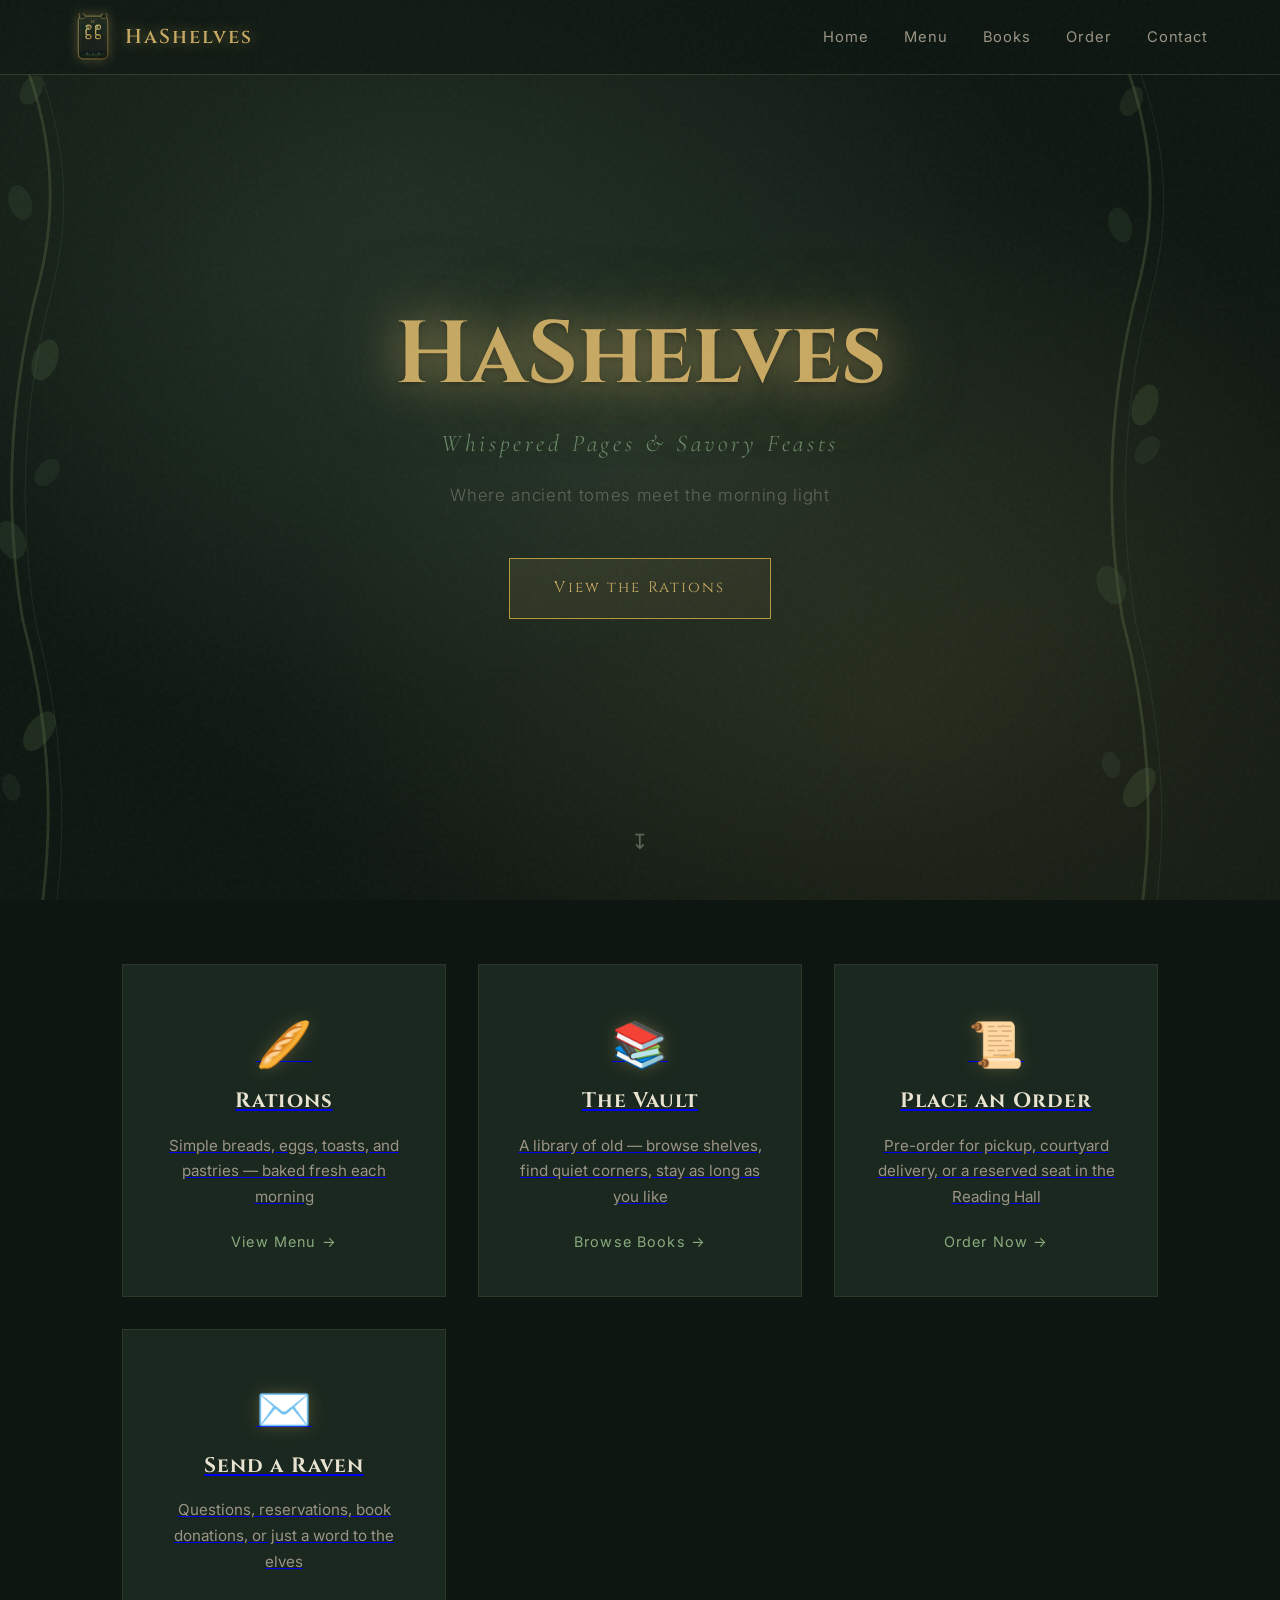
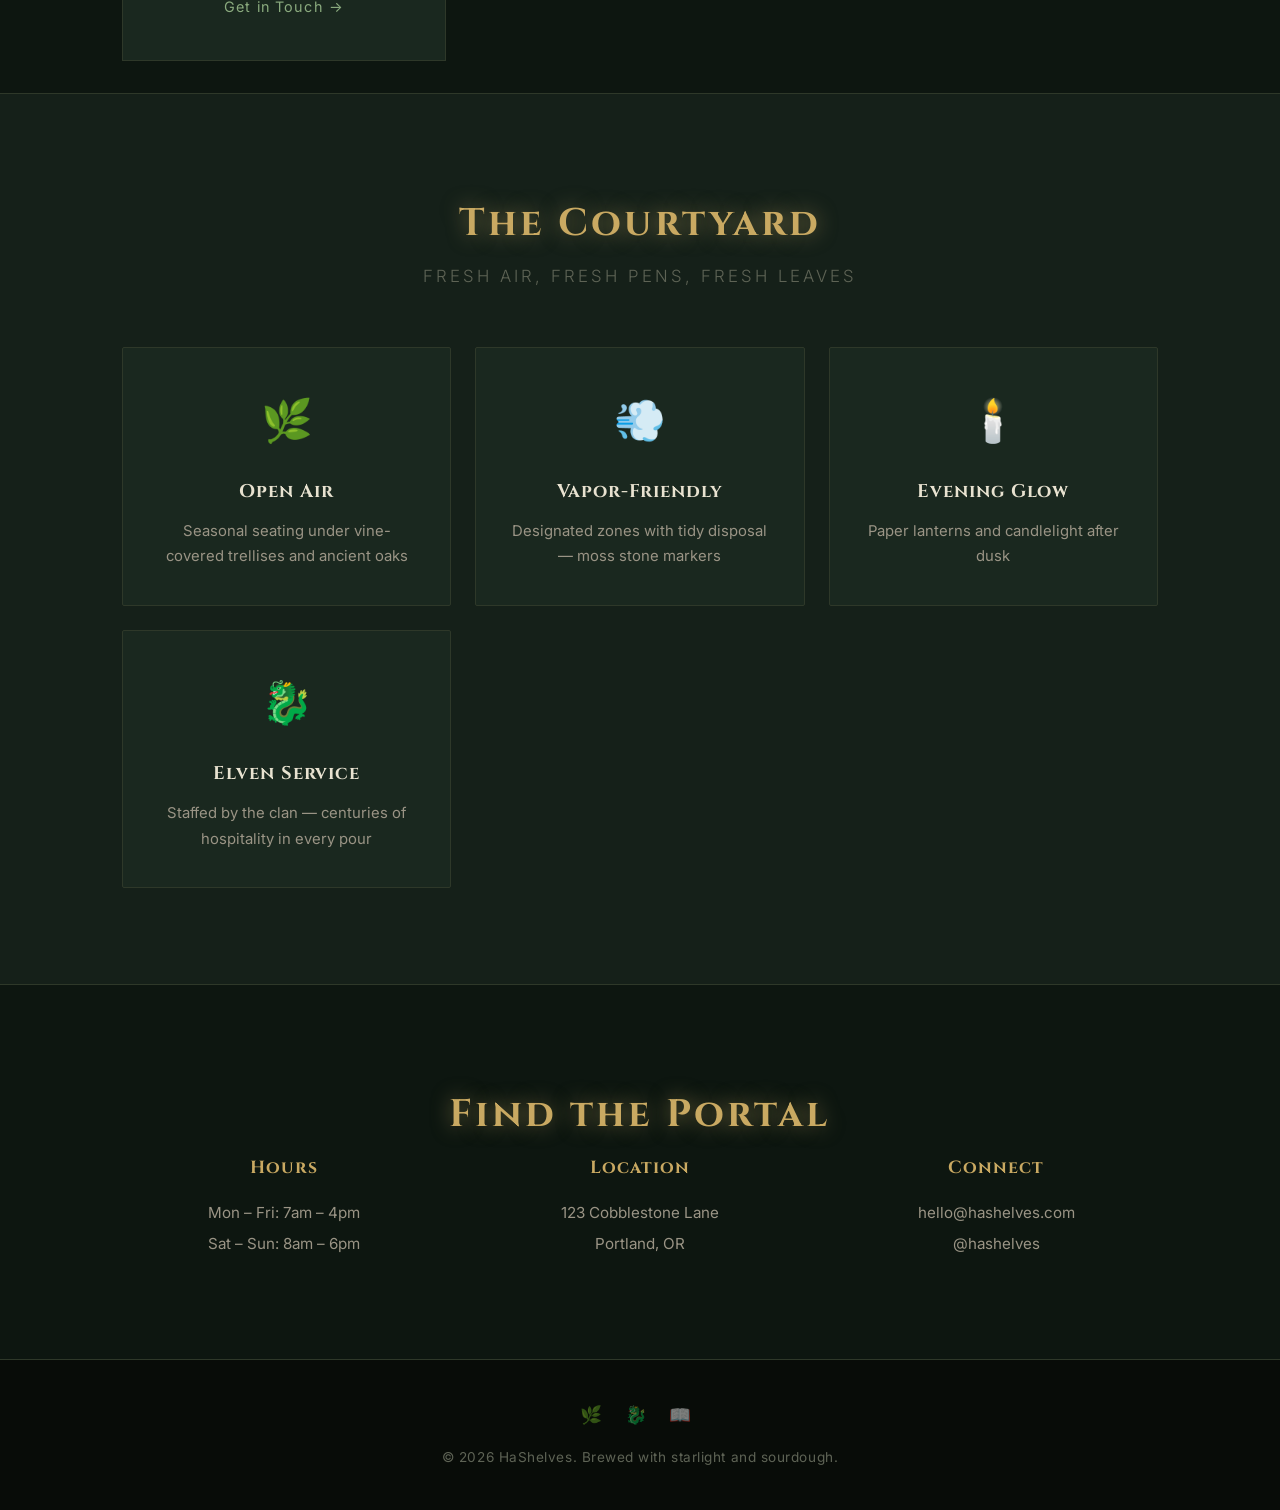
==== commit 3a17019c: "Custom SVG logo with elf ears, fixed header sizing, removed emoji" ====
--- a/index.html
+++ b/index.html
@@ -28,7 +28,7 @@
     <nav class="nav-bar">
         <div class="nav-content">
             <a href="index.html" class="logo">
-                <span class="logo-icon">🌿</span>
+                   <img src="images/logo.svg" alt="HaShelves logo" class="logo-img">
                 <span class="logo-text">HaShelves</span>
             </a>
             <button class="nav-toggle" aria-label="Toggle menu">☰</button>
@@ -72,7 +72,7 @@
 
         <div class="hero-content">
             <h1 class="title">
-                <span class="title-main">H<span class="title-ears">🧝‍♂️</span>Shelves</span>
+                <span class="title-main">HaShelves</span>
             </h1>
             <p class="subtitle">Whispered Pages & Savory Feasts</p>
             <p class="tagline">Where ancient tomes meet the morning light</p>
--- a/css/style.css
+++ b/css/style.css
@@ -86,8 +86,8 @@
 .nav-bar {
     position: fixed;
     top: 0; left: 0; right: 0;
-    background: rgba(13, 22, 16, 0.85);
-    backdrop-filter: blur(14px) saturate(1.2);
+    background: rgba(13, 22, 16, 0.88);
+    backdrop-filter: blur(16px) saturate(1.3);
     border-bottom: 1px solid var(--border-color);
     z-index: 100;
     transition: transform 0.4s cubic-bezier(0.4, 0, 0.2, 1);
@@ -98,10 +98,11 @@
 .nav-content {
     max-width: 1200px;
     margin: 0 auto;
-    padding: 1.1rem 2rem;
+    padding: 0.8rem 2rem;
     display: flex;
     align-items: center;
     justify-content: space-between;
+    min-height: 60px;
 }
 .logo {
     display: flex;
@@ -112,15 +113,29 @@
     font-family: 'Cinzel', serif;
 }
 .logo-icon {
-    font-size: 1.4rem;
-    filter: drop-shadow(0 0 6px rgba(201, 169, 98, 0.4));
+    width: 42px;
+    height: 48px;
+    flex-shrink: 0;
+    filter: drop-shadow(0 0 6px rgba(201, 169, 98, 0.35));
+}
+.logo-icon svg {
+    width: 100%;
+    height: 100%;
+    display: block;
+}
+.logo-img {
+    width: 42px;
+    height: 48px;
+    flex-shrink: 0;
+    filter: drop-shadow(0 0 6px rgba(201, 169, 98, 0.35));
 }
 .logo-text {
-    font-size: 1.35rem;
+    font-size: 1.25rem;
     font-weight: 600;
-    letter-spacing: 0.12em;
-    color: var(--gold);
-    text-shadow: 0 0 18px var(--gold-glow);
+    letter-spacing: 0.1em;
+    color: var(--gold);
+    text-shadow: 0 0 14px var(--gold-glow);
+    line-height: 1;
 }
 .nav-toggle {
     display: none;
@@ -203,14 +218,14 @@
 }
 .title {
     font-family: 'Cinzel', serif;
-    font-size: clamp(3.2rem, 11vw, 8rem);
-    margin-bottom: 1.2rem;
+    font-size: clamp(2.6rem, 8vw, 5.5rem);
+    margin-bottom: 1rem;
     display: flex;
     justify-content: center;
-    gap: 0.15rem;
+    gap: 0.3rem;
     flex-wrap: wrap;
     align-items: baseline;
-    line-height: 1.1;
+    line-height: 1.15;
 }
 .title-main {
     color: var(--gold);
